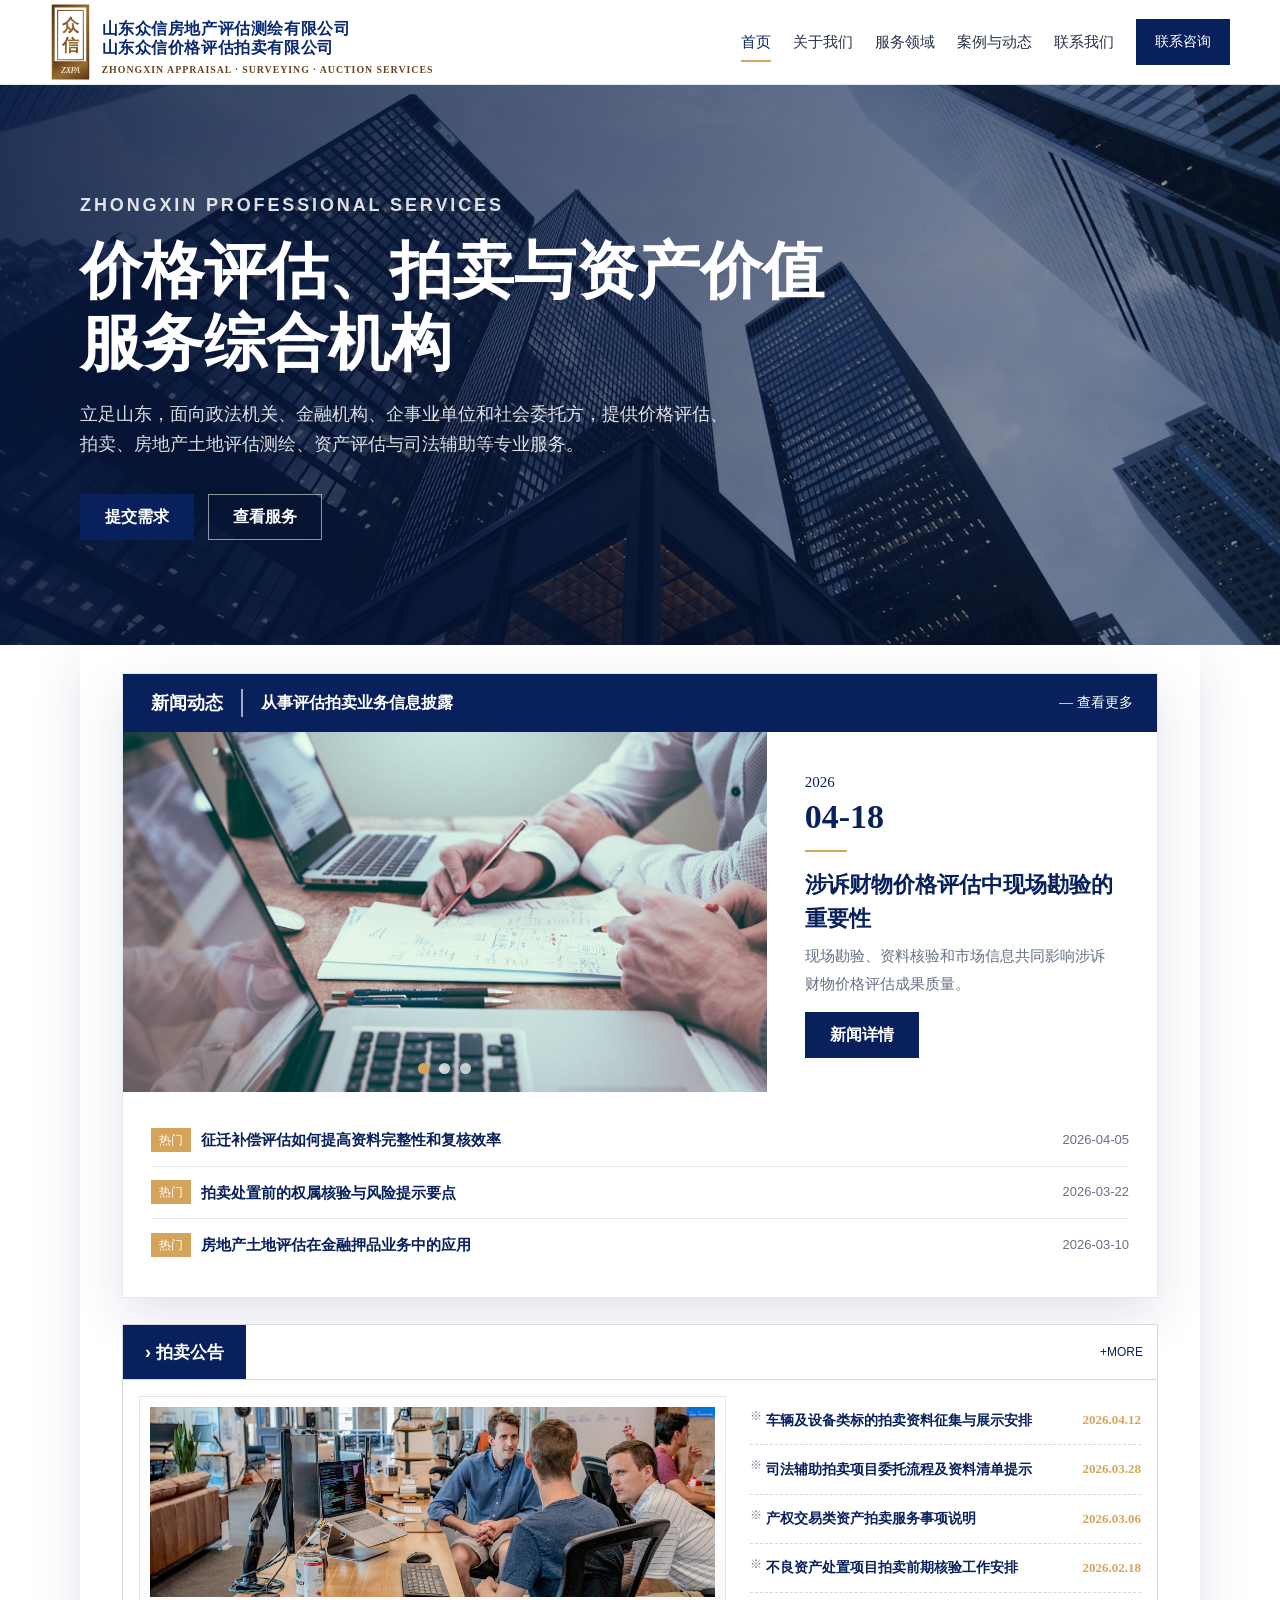
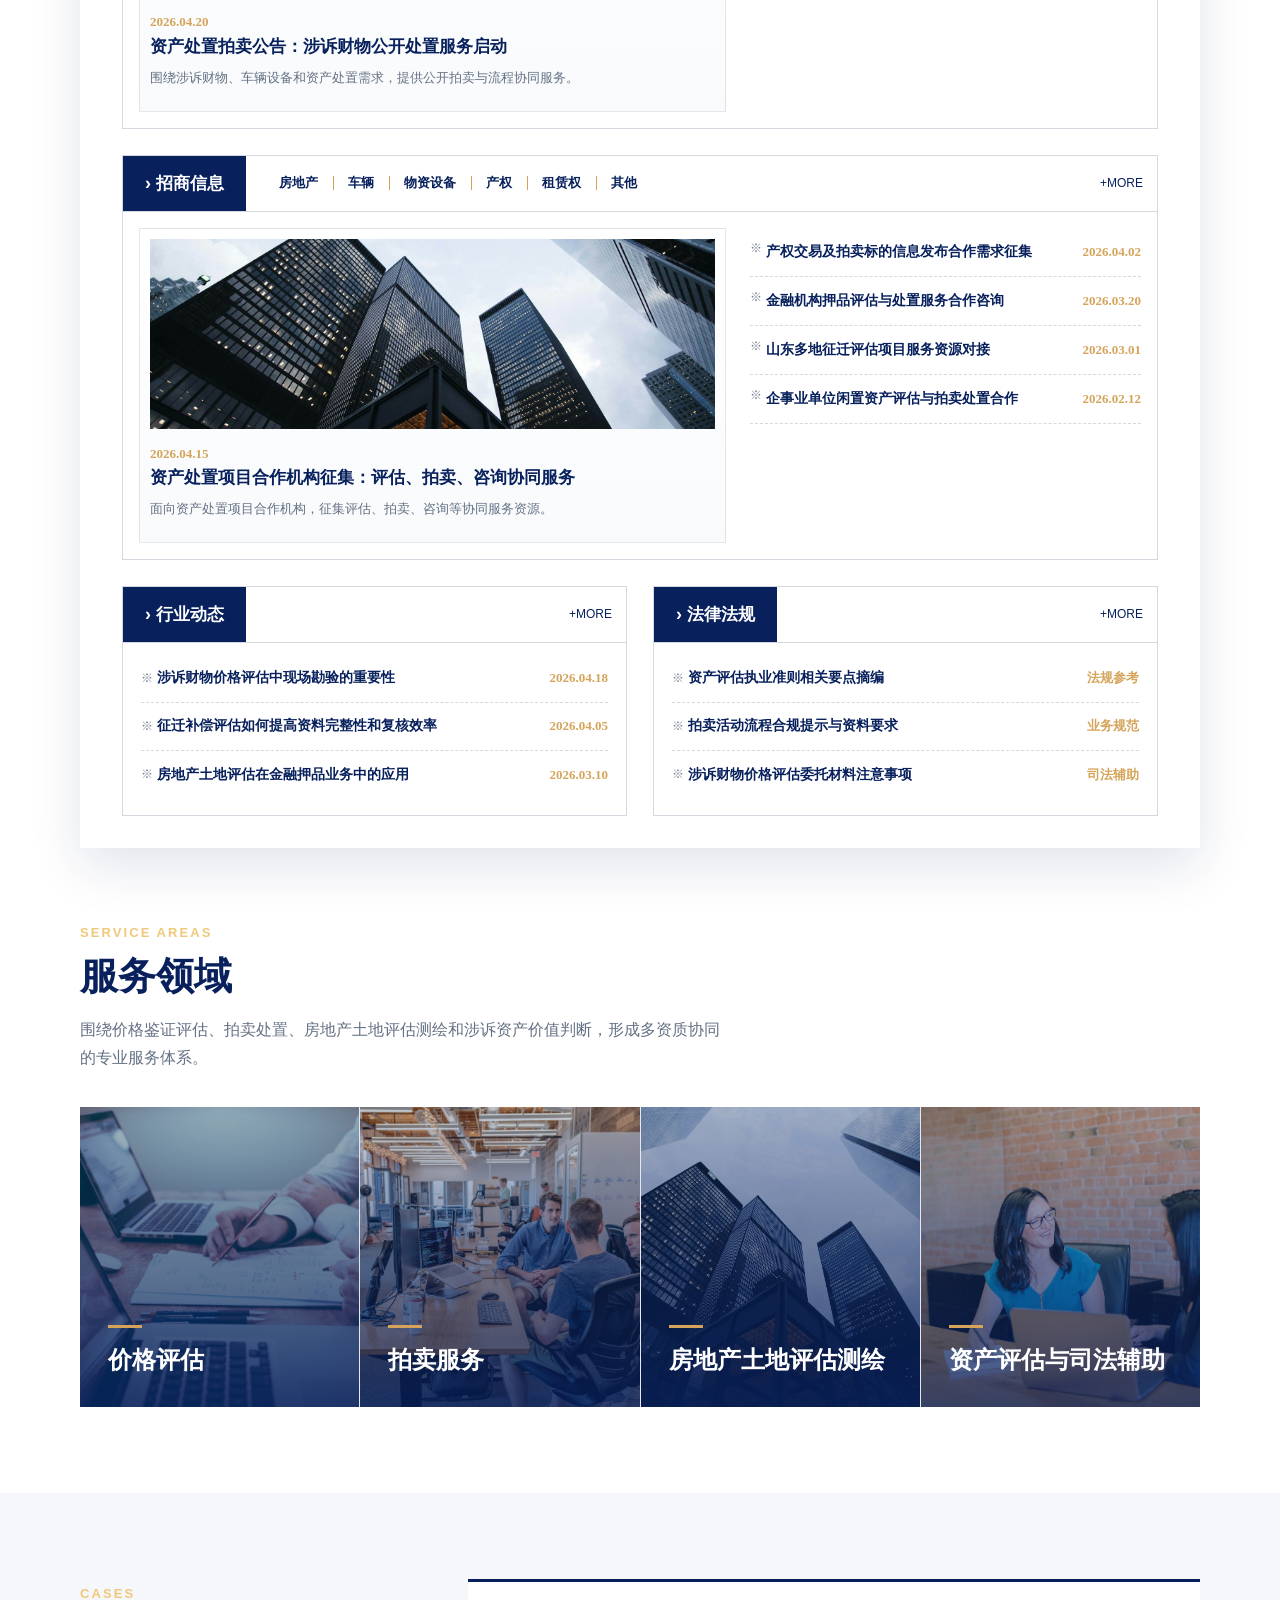
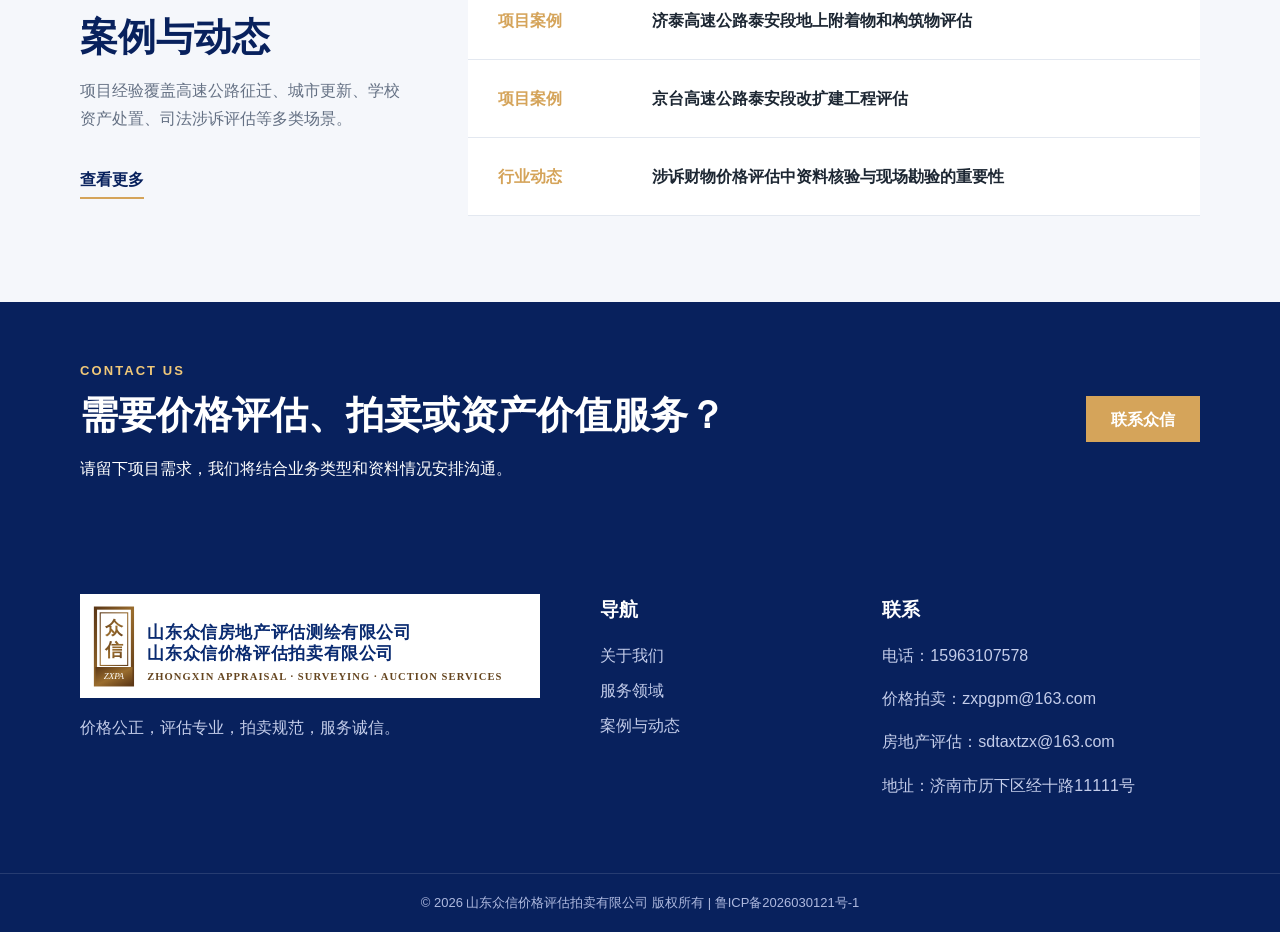
==== index.html @ 216fbbef "Enable HTTPS as canonical site URL" ====
<!DOCTYPE html>
<html lang="zh-CN">
<head>
    <meta charset="UTF-8">
    <meta name="viewport" content="width=device-width, initial-scale=1.0">
    <title>山东众信价格评估拍卖有限公司 | 众信专业服务体系</title>
    <meta name="description" content="山东众信专业服务体系提供价格评估、拍卖服务、房地产土地评估测绘、资产评估、司法辅助与涉诉财物价格评估等服务。">
    <meta name="baidu-site-verification" content="codeva-wojQLpF0qH">
    <meta property="og:type" content="website">
    <meta property="og:title" content="山东众信价格评估拍卖有限公司 | 众信专业服务体系">
    <meta property="og:description" content="众信专业服务体系提供价格评估、拍卖服务、房地产土地评估测绘、资产评估与司法辅助等服务。">
    <meta property="og:image" content="assets/logo-header.svg">
    <link rel="canonical" href="https://zhongxinpm.cn/">
    <link rel="icon" href="assets/favicon.svg" type="image/svg+xml">
    <link rel="stylesheet" href="styles.css?v=20260608-local-images">
</head>
<body>
    <header class="site-header">
        <div class="topbar">
            <a class="brand" href="index.html" aria-label="山东众信首页">
                <img class="brand-logo" src="assets/logo-header.svg" alt="山东众信房地产评估测绘有限公司 山东众信价格评估拍卖有限公司">
            </a>
            <button class="menu-toggle" type="button" aria-label="打开导航" aria-expanded="false">
                <span></span>
                <span></span>
                <span></span>
            </button>
            <nav class="main-nav" aria-label="主导航">
                <a class="active" href="index.html">首页</a>
                <a href="about.html">关于我们</a>
                <a href="services.html">服务领域</a>
                <a href="insights.html">案例与动态</a>
                <a href="contact.html">联系我们</a>
            </nav>
            <a class="header-cta" href="contact.html">联系咨询</a>
        </div>
    </header>

    <main>
        <section class="hero hero-home">
            <div class="hero-overlay"></div>
            <div class="container hero-content">
                <p class="eyebrow">Zhongxin Professional Services</p>
                <h1>价格评估、拍卖与资产价值服务综合机构</h1>
                <p>立足山东，面向政法机关、金融机构、企事业单位和社会委托方，提供价格评估、拍卖、房地产土地评估测绘、资产评估与司法辅助等专业服务。</p>
                <div class="hero-actions">
                    <a class="btn primary" href="contact.html">提交需求</a>
                    <a class="btn ghost" href="services.html">查看服务</a>
                </div>
            </div>
        </section>

        <section class="section info-center">
            <div class="container">
                <div class="news-showcase" data-news-showcase>
                    <header class="news-showcase-head">
                        <div>
                            <strong>新闻动态</strong>
                            <span>从事评估拍卖业务信息披露</span>
                        </div>
                        <a href="insights.html">查看更多</a>
                    </header>
                    <div class="news-showcase-body">
                        <div class="news-visual">
                            <a class="news-slide active" href="insights.html">
                                <img src="assets/site-images/industry.jpg" alt="涉诉财物价格评估中现场勘验的重要性">
                            </a>
                            <a class="news-slide" href="insights.html">
                                <img src="assets/site-images/case.jpg" alt="济泰高速公路泰安段地上附着物和构筑物评估">
                            </a>
                            <a class="news-slide" href="https://mp.weixin.qq.com/s/z5ixXhYEv4VPl5d4dxmNPw" target="_blank" rel="noopener">
                                <img src="assets/site-images/building-hero.jpg" alt="莱芜区大宗优质房产推介">
                            </a>
                            <div class="news-dots" aria-label="新闻轮播切换">
                                <button class="active" type="button" aria-label="查看新闻 1"></button>
                                <button type="button" aria-label="查看新闻 2"></button>
                                <button type="button" aria-label="查看新闻 3"></button>
                            </div>
                        </div>
                        <aside class="news-summary">
                            <time>2026</time>
                            <strong>04-18</strong>
                            <h3>涉诉财物价格评估中现场勘验的重要性</h3>
                            <p>现场勘验、资料核验和市场信息共同影响涉诉财物价格评估成果质量。</p>
                            <a class="btn primary" href="insights.html">新闻详情</a>
                        </aside>
                    </div>
                    <div class="news-headlines">
                        <a href="insights.html"><span>热门</span><strong>征迁补偿评估如何提高资料完整性和复核效率</strong><time>2026-04-05</time></a>
                        <a href="insights.html"><span>热门</span><strong>拍卖处置前的权属核验与风险提示要点</strong><time>2026-03-22</time></a>
                        <a href="insights.html"><span>热门</span><strong>房地产土地评估在金融押品业务中的应用</strong><time>2026-03-10</time></a>
                    </div>
                </div>

                <div class="notice-board secondary">
                    <section class="notice-column auction-panel" data-notice-feed="auction">
                        <header class="notice-column-head">
                            <h3>拍卖公告</h3>
                            <a href="insights.html?category=auction">+MORE</a>
                        </header>
                        <div class="notice-column-body auction-body">
                            <a class="notice-featured" href="insights.html">
                                <img src="assets/site-images/auction.jpg" alt="拍卖公告重点信息">
                                <div>
                                    <time>2026.04.20</time>
                                    <strong>资产处置拍卖公告：涉诉财物公开处置服务启动</strong>
                                    <p>围绕涉诉财物、车辆设备和资产处置需求，提供公开拍卖与流程协同服务。</p>
                                </div>
                            </a>
                            <div class="notice-list">
                                <a class="notice-item" href="insights.html"><strong>车辆及设备类标的拍卖资料征集与展示安排</strong><time>2026.04.12</time></a>
                                <a class="notice-item" href="insights.html"><strong>司法辅助拍卖项目委托流程及资料清单提示</strong><time>2026.03.28</time></a>
                                <a class="notice-item" href="insights.html"><strong>产权交易类资产拍卖服务事项说明</strong><time>2026.03.06</time></a>
                                <a class="notice-item" href="insights.html"><strong>不良资产处置项目拍卖前期核验工作安排</strong><time>2026.02.18</time></a>
                            </div>
                        </div>
                    </section>

                    <section class="notice-column investment-panel" data-notice-feed="investment">
                        <header class="notice-column-head">
                            <h3>招商信息</h3>
                            <nav class="investment-tabs" aria-label="招商信息分类">
                                <a href="#investment-feed" data-investment-tag="房地产">房地产</a>
                                <a href="#investment-feed" data-investment-tag="车辆">车辆</a>
                                <a href="#investment-feed" data-investment-tag="物资设备">物资设备</a>
                                <a href="#investment-feed" data-investment-tag="产权">产权</a>
                                <a href="#investment-feed" data-investment-tag="租赁权">租赁权</a>
                                <a href="#investment-feed" data-investment-tag="其他">其他</a>
                            </nav>
                            <a href="insights.html?category=investment">+MORE</a>
                        </header>
                        <div id="investment-feed" class="notice-column-body investment-body">
                            <a class="notice-featured" href="contact.html">
                                <img src="assets/site-images/building-hero.jpg" alt="招商信息重点项目">
                                <div>
                                    <time>2026.04.15</time>
                                    <strong>资产处置项目合作机构征集：评估、拍卖、咨询协同服务</strong>
                                    <p>面向资产处置项目合作机构，征集评估、拍卖、咨询等协同服务资源。</p>
                                </div>
                            </a>
                            <div class="notice-list">
                                <a class="notice-item" href="contact.html"><strong>产权交易及拍卖标的信息发布合作需求征集</strong><time>2026.04.02</time></a>
                                <a class="notice-item" href="contact.html"><strong>金融机构押品评估与处置服务合作咨询</strong><time>2026.03.20</time></a>
                                <a class="notice-item" href="contact.html"><strong>山东多地征迁评估项目服务资源对接</strong><time>2026.03.01</time></a>
                                <a class="notice-item" href="contact.html"><strong>企事业单位闲置资产评估与拍卖处置合作</strong><time>2026.02.12</time></a>
                            </div>
                        </div>
                    </section>

                    <div class="info-pair">
                        <section class="notice-column compact-feed" data-list-feed="industry">
                            <header class="notice-column-head">
                                <h3>行业动态</h3>
                                <a href="insights.html?category=industry">+MORE</a>
                            </header>
                            <div class="compact-list">
                                <a class="compact-item" href="insights.html"><strong>涉诉财物价格评估中现场勘验的重要性</strong><time>2026.04.18</time></a>
                                <a class="compact-item" href="insights.html"><strong>征迁补偿评估如何提高资料完整性和复核效率</strong><time>2026.04.05</time></a>
                                <a class="compact-item" href="insights.html"><strong>房地产土地评估在金融押品业务中的应用</strong><time>2026.03.10</time></a>
                            </div>
                        </section>
                        <section class="notice-column compact-feed" data-list-feed="law">
                            <header class="notice-column-head">
                                <h3>法律法规</h3>
                                <a href="insights.html?category=law">+MORE</a>
                            </header>
                            <div class="compact-list">
                                <a class="compact-item" href="insights.html"><strong>资产评估执业准则相关要点摘编</strong><time>法规参考</time></a>
                                <a class="compact-item" href="insights.html"><strong>拍卖活动流程合规提示与资料要求</strong><time>业务规范</time></a>
                                <a class="compact-item" href="insights.html"><strong>涉诉财物价格评估委托材料注意事项</strong><time>司法辅助</time></a>
                            </div>
                        </section>
                    </div>
                </div>
            </div>
        </section>

        <section class="section service-preview">
            <div class="container">
                <div class="section-head">
                    <span>Service Areas</span>
                    <h2>服务领域</h2>
                    <p>围绕价格鉴证评估、拍卖处置、房地产土地评估测绘和涉诉资产价值判断，形成多资质协同的专业服务体系。</p>
                </div>
                <div class="image-card-grid">
                    <a class="image-card" href="services.html#price">
                        <img src="assets/site-images/industry.jpg" alt="价格评估资料审核场景">
                        <span>价格评估</span>
                    </a>
                    <a class="image-card light" href="services.html#auction">
                        <img src="assets/site-images/auction.jpg" alt="拍卖服务与资产处置沟通">
                        <span>拍卖服务</span>
                    </a>
                    <a class="image-card" href="services.html#realestate">
                        <img src="assets/site-images/building-hero.jpg" alt="房地产土地评估测绘服务">
                        <span>房地产土地评估测绘</span>
                    </a>
                    <a class="image-card light" href="services.html#judicial">
                        <img src="assets/site-images/judicial.jpg" alt="司法辅助与资产评估讨论">
                        <span>资产评估与司法辅助</span>
                    </a>
                </div>
            </div>
        </section>

        <section class="section muted">
            <div class="container news-layout">
                <div class="section-head side">
                    <span>Cases</span>
                    <h2>案例与动态</h2>
                    <p>项目经验覆盖高速公路征迁、城市更新、学校资产处置、司法涉诉评估等多类场景。</p>
                    <a class="text-link" href="insights.html">查看更多</a>
                </div>
                <div class="news-list">
                    <a href="insights.html">
                        <time>项目案例</time>
                        <strong>济泰高速公路泰安段地上附着物和构筑物评估</strong>
                    </a>
                    <a href="insights.html">
                        <time>项目案例</time>
                        <strong>京台高速公路泰安段改扩建工程评估</strong>
                    </a>
                    <a href="insights.html">
                        <time>行业动态</time>
                        <strong>涉诉财物价格评估中资料核验与现场勘验的重要性</strong>
                    </a>
                </div>
            </div>
        </section>

        <section class="consult-band">
            <div class="container consult-inner">
                <div>
                    <span>Contact Us</span>
                    <h2>需要价格评估、拍卖或资产价值服务？</h2>
                    <p>请留下项目需求，我们将结合业务类型和资料情况安排沟通。</p>
                </div>
                <a class="btn primary gold" href="contact.html">联系众信</a>
            </div>
        </section>
    </main>

    <footer class="site-footer">
        <div class="container footer-grid">
            <div>
                <a class="brand footer-brand" href="index.html"><img class="brand-logo" src="assets/logo-header.svg" alt="山东众信房地产评估测绘有限公司 山东众信价格评估拍卖有限公司"></a>
                <p>价格公正，评估专业，拍卖规范，服务诚信。</p>
            </div>
            <div>
                <h3>导航</h3>
                <a href="about.html">关于我们</a>
                <a href="services.html">服务领域</a>
                <a href="insights.html">案例与动态</a>
            </div>
            <div>
                <h3>联系</h3>
                <p>电话：15963107578</p>
                <p>价格拍卖：zxpgpm@163.com</p>
                <p>房地产评估：sdtaxtzx@163.com</p>
                <p>地址：济南市历下区经十路11111号</p>
            </div>
        </div>
        <div class="footer-bottom">© 2026 山东众信价格评估拍卖有限公司 版权所有 | 鲁ICP备2026030121号-1</div>
    </footer>

    <script src="script.js?v=20260608-local-images"></script>
</body>
</html>
---- styles.css ----
:root {
    --navy: #08215d;
    --navy-2: #0b2d78;
    --gold: #d5a45a;
    --gold-2: #f0c879;
    --ink: #1d2733;
    --muted: #657184;
    --line: #e3e8f0;
    --paper: #ffffff;
    --soft: #f5f7fb;
    --shadow: 0 18px 48px rgba(8, 33, 93, 0.12);
}

* {
    box-sizing: border-box;
}

html {
    scroll-behavior: smooth;
}

body {
    margin: 0;
    color: var(--ink);
    font-family: Arial, "PingFang SC", "Microsoft YaHei", sans-serif;
    background: var(--paper);
    line-height: 1.7;
}

img {
    max-width: 100%;
    display: block;
}

a {
    color: inherit;
    text-decoration: none;
}

.container {
    width: min(1120px, calc(100% - 40px));
    margin: 0 auto;
}

.site-header {
    position: sticky;
    top: 0;
    z-index: 20;
    background: rgba(255, 255, 255, 0.96);
    border-bottom: 1px solid var(--line);
    backdrop-filter: blur(14px);
}

.topbar {
    width: min(1180px, calc(100% - 40px));
    height: 84px;
    margin: 0 auto;
    display: flex;
    align-items: center;
    gap: 22px;
}

.brand {
    display: inline-flex;
    align-items: center;
    min-width: 460px;
    max-width: 560px;
}

.brand-logo {
    width: 100%;
    height: 76px;
    object-fit: contain;
    object-position: left center;
}

.main-nav {
    display: flex;
    align-items: center;
    gap: 22px;
    margin-left: auto;
    font-size: 15px;
}

.main-nav a {
    position: relative;
    color: #25334a;
    padding: 27px 0;
}

.main-nav a::after {
    content: "";
    position: absolute;
    left: 0;
    right: 0;
    bottom: 20px;
    height: 2px;
    background: var(--gold);
    transform: scaleX(0);
    transform-origin: left;
    transition: transform 0.2s ease;
}

.main-nav a:hover,
.main-nav a.active {
    color: var(--navy);
}

.main-nav a:hover::after,
.main-nav a.active::after {
    transform: scaleX(1);
}

.header-cta {
    color: #fff;
    background: var(--navy);
    padding: 10px 18px;
    font-size: 14px;
    border: 1px solid var(--navy);
    transition: 0.2s ease;
}

.header-cta:hover {
    background: var(--gold);
    border-color: var(--gold);
}

.menu-toggle {
    display: none;
    width: 42px;
    height: 42px;
    margin-left: auto;
    background: transparent;
    border: 1px solid var(--line);
    cursor: pointer;
}

.menu-toggle span {
    display: block;
    width: 20px;
    height: 2px;
    margin: 5px auto;
    background: var(--navy);
}

.hero,
.page-hero {
    position: relative;
    color: #fff;
    overflow: hidden;
    background-position: center;
    background-size: cover;
}

.hero-home {
    min-height: 560px;
    display: flex;
    align-items: center;
    background-image: url("assets/site-images/building-hero.jpg");
}

.hero-overlay,
.page-hero::before {
    position: absolute;
    inset: 0;
    content: "";
    background: linear-gradient(90deg, rgba(5, 22, 61, 0.86), rgba(5, 22, 61, 0.42));
}

.hero-content,
.page-hero .container {
    position: relative;
    z-index: 1;
}

.eyebrow,
.section-kicker,
.section-head span,
.consult-inner span,
.page-hero span {
    color: var(--gold-2);
    font-size: 13px;
    font-weight: 700;
    letter-spacing: 0.16em;
    text-transform: uppercase;
}

.hero h1 {
    max-width: 760px;
    margin: 14px 0 20px;
    font-size: clamp(38px, 5vw, 62px);
    line-height: 1.16;
    letter-spacing: 0;
}

.hero p {
    max-width: 650px;
    margin: 0;
    color: rgba(255, 255, 255, 0.86);
    font-size: 18px;
}

.hero-actions {
    display: flex;
    gap: 14px;
    margin-top: 34px;
    flex-wrap: wrap;
}

.btn {
    display: inline-flex;
    align-items: center;
    justify-content: center;
    min-height: 46px;
    padding: 0 24px;
    border: 1px solid transparent;
    font-weight: 700;
    cursor: pointer;
    transition: 0.2s ease;
}

.btn.primary {
    color: #fff;
    background: var(--navy);
    border-color: var(--navy);
}

.btn.primary:hover {
    background: #123986;
}

.btn.ghost {
    color: #fff;
    border-color: rgba(255, 255, 255, 0.55);
}

.btn.ghost:hover {
    color: var(--navy);
    background: #fff;
}

.btn.gold {
    background: var(--gold);
    border-color: var(--gold);
}

.section {
    padding: 86px 0;
}

.muted {
    background: var(--soft);
}

.section-head {
    max-width: 650px;
    margin-bottom: 36px;
}

.section-head.compact {
    margin-bottom: 28px;
}

.section-head.side {
    margin-bottom: 0;
}

.section-head h2,
.split h2,
.consult-inner h2 {
    margin: 8px 0 12px;
    color: var(--navy);
    font-size: clamp(28px, 3vw, 38px);
    line-height: 1.25;
}

.section-head p,
.lead,
.rich-text p {
    color: var(--muted);
    font-size: 16px;
}

.credential-note {
    max-width: 760px;
    margin-top: 12px;
    padding: 12px 14px;
    color: #6b4a1f !important;
    background: #fff7e8;
    border-left: 3px solid var(--gold);
    font-size: 14px !important;
}

.image-card-grid {
    display: grid;
    grid-template-columns: repeat(4, 1fr);
    gap: 1px;
    background: var(--line);
}

.image-card {
    position: relative;
    height: 300px;
    overflow: hidden;
    color: #fff;
    background: var(--navy);
}

.image-card img {
    width: 100%;
    height: 100%;
    object-fit: cover;
    opacity: 0.78;
    transition: transform 0.45s ease, opacity 0.45s ease;
}

.image-card::after {
    position: absolute;
    inset: 0;
    content: "";
    background: linear-gradient(180deg, rgba(8, 33, 93, 0.1), rgba(8, 33, 93, 0.82));
}

.image-card.light::after {
    background: linear-gradient(180deg, rgba(255, 255, 255, 0.04), rgba(8, 33, 93, 0.74));
}

.image-card span {
    position: absolute;
    left: 28px;
    bottom: 26px;
    z-index: 1;
    font-size: 24px;
    font-weight: 700;
}

.image-card span::before {
    content: "";
    display: block;
    width: 34px;
    height: 3px;
    margin-bottom: 12px;
    background: var(--gold);
}

.image-card:hover img {
    transform: scale(1.07);
    opacity: 0.94;
}

.info-center {
    position: relative;
    margin-top: -86px;
    z-index: 2;
    padding-bottom: 30px;
}

.info-center .container {
    background: #fff;
    padding: 28px 42px 32px;
    box-shadow: var(--shadow);
}

.info-grid {
    display: grid;
    grid-template-columns: minmax(0, 1.05fr) minmax(380px, 0.95fr);
    gap: 28px;
    align-items: stretch;
}

.project-carousel {
    position: relative;
    min-height: 430px;
    overflow: hidden;
    background: var(--navy);
}

.project-slide {
    position: absolute;
    inset: 0;
    opacity: 0;
    pointer-events: none;
    transition: opacity 0.45s ease;
}

.project-slide.active {
    opacity: 1;
    pointer-events: auto;
}

.project-slide img {
    width: 100%;
    height: 100%;
    object-fit: cover;
    opacity: 0.82;
}

.project-slide::after {
    content: "";
    position: absolute;
    inset: 0;
    background: linear-gradient(180deg, rgba(8, 33, 93, 0.12), rgba(8, 33, 93, 0.88));
}

.project-caption {
    position: absolute;
    left: 34px;
    right: 34px;
    bottom: 42px;
    z-index: 1;
    color: #fff;
}

.project-caption span {
    display: inline-block;
    margin-bottom: 12px;
    padding: 5px 12px;
    color: var(--navy);
    background: var(--gold-2);
    font-size: 13px;
    font-weight: 700;
}

.project-caption h3 {
    margin: 0 0 12px;
    font-size: clamp(24px, 3vw, 34px);
    line-height: 1.28;
}

.project-caption p {
    max-width: 620px;
    margin: 0;
    color: rgba(255, 255, 255, 0.86);
    font-size: 15px;
}

.carousel-dots {
    position: absolute;
    left: 34px;
    bottom: 18px;
    z-index: 2;
    display: flex;
    gap: 8px;
}

.carousel-dots button {
    width: 28px;
    height: 4px;
    padding: 0;
    border: 0;
    background: rgba(255, 255, 255, 0.45);
    cursor: pointer;
}

.carousel-dots button.active {
    background: var(--gold-2);
}

.info-panel {
    display: flex;
    flex-direction: column;
    min-height: 430px;
    border-top: 3px solid var(--navy);
    background: #fff;
    box-shadow: inset 0 0 0 1px var(--line);
}

.info-tabs {
    display: grid;
    grid-template-columns: repeat(3, 1fr);
    border-bottom: 1px solid var(--line);
}

.info-tabs button {
    min-height: 54px;
    color: var(--navy);
    background: #fff;
    border: 0;
    border-right: 1px solid var(--line);
    font: inherit;
    font-weight: 700;
    cursor: pointer;
}

.info-tabs button:last-child {
    border-right: 0;
}

.info-tabs button.active {
    color: #fff;
    background: var(--navy);
}

.notice-board {
    display: grid;
    grid-template-columns: repeat(2, minmax(0, 1fr));
    gap: 26px;
    margin-top: 26px;
}

.notice-column {
    border: 1px solid #d5d9df;
    background: #fff;
}

.notice-column-head {
    display: flex;
    align-items: stretch;
    justify-content: space-between;
    min-height: 48px;
    border-bottom: 1px solid #d5d9df;
}

.notice-column-head h3 {
    margin: 0;
    padding: 12px 22px;
    color: #fff;
    background: var(--navy);
    font-size: 17px;
}

.notice-column-head h3::before {
    content: "› ";
    font-size: 18px;
}

.notice-column-head a {
    align-self: center;
    padding: 0 14px;
    color: var(--navy);
    font-size: 12px;
}

.investment-tabs {
    display: flex;
    flex-wrap: wrap;
    align-items: center;
    gap: 0;
    margin-right: auto;
    padding-left: 18px;
}

.investment-tabs a {
    position: relative;
    padding: 0 15px;
    color: var(--navy);
    font-size: 13px;
    font-weight: 700;
}

.investment-tabs a + a::before {
    content: "";
    position: absolute;
    left: 0;
    top: 50%;
    width: 1px;
    height: 14px;
    background: var(--gold);
    transform: translateY(-50%);
}

.investment-tabs a:hover,
.investment-tabs a.active {
    color: var(--gold);
}

.investment-tabs a.active::after {
    content: "";
    position: absolute;
    left: 15px;
    right: 15px;
    bottom: -16px;
    height: 2px;
    background: var(--gold);
}

.notice-column-body {
    display: grid;
    grid-template-columns: minmax(220px, 0.86fr) 1fr;
    gap: 20px;
    padding: 16px;
}

.news-showcase {
    overflow: hidden;
    background: #fff;
    border: 1px solid var(--line);
    box-shadow: var(--shadow);
}

.news-showcase-head {
    display: flex;
    align-items: center;
    justify-content: space-between;
    gap: 20px;
    min-height: 58px;
    padding: 0 24px 0 28px;
    color: #fff;
    background: var(--navy);
}

.news-showcase-head div {
    display: flex;
    align-items: center;
    gap: 18px;
}

.news-showcase-head strong {
    font-size: 18px;
}

.news-showcase-head span {
    padding-left: 18px;
    border-left: 2px solid rgba(255, 255, 255, 0.62);
    font-weight: 700;
}

.news-showcase-head a {
    color: #fff;
    font-size: 14px;
}

.news-showcase-head a::before {
    content: "— ";
    color: var(--gold-2);
}

.news-showcase-body {
    display: grid;
    grid-template-columns: minmax(0, 1.65fr) minmax(360px, 1fr);
    height: 360px;
    background: #f1f4f8;
}

.news-visual {
    position: relative;
    height: 360px;
    background: #e8edf5;
}

.news-slide {
    position: absolute;
    inset: 0;
    opacity: 0;
    transition: opacity 0.45s ease;
}

.news-slide.active {
    opacity: 1;
}

.news-slide img {
    width: 100%;
    height: 100%;
    object-fit: cover;
}

.news-dots {
    position: absolute;
    left: 0;
    right: 0;
    bottom: 18px;
    display: flex;
    justify-content: center;
    gap: 10px;
    z-index: 2;
}

.news-dots button {
    width: 11px;
    height: 11px;
    padding: 0;
    border: 0;
    border-radius: 999px;
    background: rgba(255, 255, 255, 0.72);
    cursor: pointer;
}

.news-dots button.active {
    background: var(--gold);
}

.news-summary {
    display: flex;
    flex-direction: column;
    justify-content: flex-start;
    min-width: 0;
    overflow: hidden;
    padding: 38px 38px 34px;
    background: #fff;
}

.news-summary time {
    color: var(--navy);
    font-family: Georgia, "Times New Roman", serif;
    font-size: 15px;
}

.news-summary > strong {
    margin: 4px 0 16px;
    color: var(--navy);
    font-family: Georgia, "Times New Roman", serif;
    font-size: 34px;
    line-height: 1;
}

.news-summary > strong::after {
    content: "";
    display: block;
    width: 42px;
    height: 2px;
    margin-top: 16px;
    background: var(--gold);
}

.news-summary h3 {
    margin: 0 0 12px;
    color: var(--navy);
    font-size: 22px;
    line-height: 1.58;
    display: -webkit-box;
    overflow: hidden;
    -webkit-line-clamp: 2;
    -webkit-box-orient: vertical;
}

.news-summary p {
    margin: 0 0 20px;
    color: var(--muted);
    font-size: 15px;
    line-height: 1.85;
    display: -webkit-box;
    overflow: hidden;
    -webkit-line-clamp: 2;
    -webkit-box-orient: vertical;
}

.news-summary .btn {
    align-self: flex-start;
    margin-top: auto;
}

.news-headlines {
    padding: 22px 28px 26px;
    background: #fff;
}

.news-headlines a {
    display: grid;
    grid-template-columns: auto 1fr auto;
    gap: 10px;
    align-items: center;
    padding: 13px 0;
    border-bottom: 1px solid var(--line);
}

.news-headlines a:last-child {
    border-bottom: 0;
}

.news-headlines span {
    padding: 2px 8px;
    color: #fff;
    background: var(--gold);
    font-size: 12px;
}

.news-headlines strong {
    min-width: 0;
    color: var(--navy);
    font-size: 15px;
    overflow: hidden;
    text-overflow: ellipsis;
    white-space: nowrap;
}

.news-headlines time {
    color: var(--muted);
    font-size: 13px;
    white-space: nowrap;
}

.notice-featured {
    position: relative;
    display: block;
    min-width: 0;
    align-self: start;
    padding: 10px;
    border: 1px solid rgba(8, 33, 93, 0.1);
    background: linear-gradient(180deg, #fff, #f8fafc);
}

.notice-featured img {
    width: 100%;
    height: 190px;
    object-fit: cover;
    background: #f2f2f2;
}

.notice-featured div {
    min-width: 0;
    padding-top: 10px;
}

.notice-featured p {
    margin: 8px 0 12px;
    color: var(--muted);
    font-size: 13px;
    line-height: 1.65;
    display: -webkit-box;
    overflow: hidden;
    -webkit-line-clamp: 2;
    -webkit-box-orient: vertical;
}

.notice-list {
    display: grid;
    align-content: start;
    gap: 0;
}

.notice-item {
    position: relative;
    display: grid;
    grid-template-columns: 1fr auto;
    gap: 12px;
    align-items: center;
    min-height: 40px;
    padding: 13px 0 13px 16px;
    border-bottom: 1px dashed #d8d8d8;
}

.notice-item.featured strong {
    font-size: 15px;
    font-weight: 800;
}

.notice-item::before {
    content: "※";
    position: absolute;
    top: 10px;
    left: 0;
    width: auto;
    height: auto;
    color: #758095;
    background: none;
    font-size: 12px;
    opacity: 1;
}

.notice-column time {
    color: var(--gold);
    font-family: Georgia, "Times New Roman", serif;
    font-size: 13px;
    font-weight: 700;
    white-space: nowrap;
}

.notice-column strong {
    color: var(--navy);
    font-size: 14px;
    line-height: 1.5;
}

.notice-featured strong {
    display: block;
    color: var(--navy);
    font-size: 17px;
    line-height: 1.45;
}

.service-preview {
    padding-top: 40px;
}

.notice-column a:hover strong {
    color: var(--gold);
}

.auction-panel,
.investment-panel {
    grid-column: 1 / -1;
}

.auction-panel .notice-column-head,
.investment-panel .notice-column-head {
    align-items: center;
}

.auction-body,
.investment-body {
    grid-template-columns: minmax(0, 1.2fr) minmax(320px, 0.8fr);
    gap: 24px;
}

.auction-body .notice-featured img,
.investment-body .notice-featured img {
    height: 190px;
}

.investment-empty {
    grid-column: 1 / -1;
    min-height: 220px;
    display: grid;
    place-items: center;
    color: var(--muted);
    background: #f7f9fd;
    border: 1px dashed var(--line);
}

.info-pair {
    grid-column: 1 / -1;
    display: grid;
    grid-template-columns: repeat(2, minmax(0, 1fr));
    gap: 26px;
}

.compact-feed {
    min-width: 0;
}

.compact-list {
    display: grid;
    gap: 0;
    padding: 12px 18px 16px;
}

.compact-item {
    display: grid;
    grid-template-columns: 1fr auto;
    gap: 14px;
    align-items: center;
    min-height: 48px;
    padding: 12px 0 12px 16px;
    border-bottom: 1px dashed #d8d8d8;
    position: relative;
}

.compact-item:last-child {
    border-bottom: 0;
}

.compact-item::before {
    content: "※";
    position: absolute;
    left: 0;
    top: 13px;
    color: #758095;
    font-size: 12px;
}

.compact-item strong {
    min-width: 0;
    color: var(--navy);
    font-size: 14px;
    line-height: 1.55;
    overflow: hidden;
    text-overflow: ellipsis;
    white-space: nowrap;
}

.compact-item time {
    color: var(--gold);
    font-family: Georgia, "Times New Roman", serif;
    font-size: 13px;
    font-weight: 700;
    white-space: nowrap;
}

.compact-item:hover strong {
    color: var(--gold);
}

.split {
    display: grid;
    grid-template-columns: 0.85fr 1.15fr;
    gap: 70px;
    align-items: start;
}

.strength-grid,
.feature-grid,
.process {
    display: grid;
    grid-template-columns: repeat(4, 1fr);
    gap: 18px;
}

.strength-grid article,
.feature,
.process article,
.article-list article,
.contact-card,
.contact-form {
    background: #fff;
    border: 1px solid var(--line);
    box-shadow: var(--shadow);
}

.strength-grid article {
    padding: 28px;
}

.strength-grid strong {
    display: block;
    color: var(--navy);
    font-size: 34px;
    line-height: 1;
}

.strength-grid span {
    color: var(--muted);
}

.feature-grid {
    grid-template-columns: repeat(3, 1fr);
}

.feature-grid.four {
    grid-template-columns: repeat(4, 1fr);
}

.feature {
    padding: 32px;
}

.feature h3,
.service-item h2,
.article-list h2,
.contact-card h2 {
    margin: 0 0 12px;
    color: var(--navy);
}

.article-list h2 a {
    color: inherit;
}

.article-list h2 a:hover {
    color: var(--gold);
}

.feature p,
.service-item p,
.article-list p,
.contact-card p {
    margin: 0;
    color: var(--muted);
}

.news-layout {
    display: grid;
    grid-template-columns: 330px 1fr;
    gap: 58px;
}

.news-list {
    background: #fff;
    border-top: 3px solid var(--navy);
}

.news-list a {
    display: grid;
    grid-template-columns: 130px 1fr;
    gap: 24px;
    padding: 25px 30px;
    border-bottom: 1px solid var(--line);
    transition: 0.2s ease;
}

.news-list a:hover {
    background: #fff7e8;
}

.news-list time,
.article-list time {
    color: var(--gold);
    font-weight: 700;
}

.text-link {
    display: inline-block;
    margin-top: 18px;
    color: var(--navy);
    font-weight: 700;
}

.text-link::after {
    content: "";
    display: block;
    width: 100%;
    height: 2px;
    margin-top: 4px;
    background: var(--gold);
}

.consult-band {
    color: #fff;
    background: var(--navy);
    padding: 54px 0;
}

.consult-inner {
    display: flex;
    align-items: center;
    justify-content: space-between;
    gap: 30px;
}

.consult-inner h2,
.consult-inner p {
    color: #fff;
    margin-bottom: 0;
}

.page-hero {
    min-height: 320px;
    display: flex;
    align-items: center;
}

.about-hero {
    background-image: url("assets/site-images/office-hero.jpg");
}

.services-hero {
    background-image: url("assets/site-images/team-hero.jpg");
}

.insights-hero {
    background-image: url("assets/site-images/meeting-hero.jpg");
}

.contact-hero {
    background-image: url("assets/site-images/workspace-hero.jpg");
}

.page-hero h1 {
    margin: 8px 0 10px;
    font-size: clamp(34px, 4vw, 50px);
    line-height: 1.2;
}

.page-hero p {
    max-width: 660px;
    color: rgba(255, 255, 255, 0.86);
    font-size: 17px;
}

.rich-text {
    border-left: 3px solid var(--gold);
    padding-left: 28px;
}

.profile-highlights {
    display: grid;
    grid-template-columns: repeat(3, 1fr);
    gap: 14px;
    margin-top: 28px;
}

.profile-highlights div {
    padding: 20px;
    background: #f7f9fd;
    border: 1px solid var(--line);
}

.profile-highlights strong {
    display: block;
    color: var(--navy);
    font-family: Georgia, "Times New Roman", serif;
    font-size: 30px;
    line-height: 1;
    margin-bottom: 8px;
}

.profile-highlights span {
    color: var(--muted);
    font-size: 13px;
}

.credential-gallery {
    display: grid;
    grid-template-columns: repeat(2, minmax(0, 1fr));
    gap: 22px;
    max-width: 880px;
    margin: 0 auto;
}

.credential-card {
    background: #fff;
    border: 1px solid var(--line);
    box-shadow: var(--shadow);
    overflow: hidden;
}

.credential-visual {
    position: relative;
    aspect-ratio: 4 / 3;
    min-height: 210px;
    padding: 18px;
    display: grid;
    place-items: center;
    background:
        linear-gradient(135deg, rgba(8, 33, 93, 0.08), rgba(213, 164, 90, 0.12)),
        #f8fafc;
}

.credential-visual.photo img {
    width: 100%;
    height: 100%;
    object-fit: contain;
    filter: drop-shadow(0 14px 22px rgba(8, 33, 93, 0.16));
}

.credential-visual span {
    position: absolute;
    left: 18px;
    bottom: 18px;
    min-width: 92px;
    padding: 8px 12px;
    color: var(--gold-2);
    background: rgba(8, 33, 93, 0.9);
    font-weight: 700;
    font-size: 13px;
    letter-spacing: 0.04em;
    text-align: center;
}

.credential-card h3 {
    margin: 24px 24px 10px;
    color: var(--navy);
    font-size: 20px;
}

.credential-card p {
    margin: 0;
    padding: 0 24px 28px;
    color: var(--muted);
    font-size: 14px;
}

.network-section {
    color: #fff;
    background: var(--navy);
}

.network-map {
    display: grid;
    grid-template-columns: 0.75fr 1.25fr;
    gap: 56px;
    align-items: center;
}

.network-copy h2 {
    margin: 8px 0 14px;
    color: #fff;
    font-size: clamp(28px, 3vw, 38px);
    line-height: 1.25;
}

.network-copy p {
    margin: 0;
    color: #c4cdea;
}

.network-nodes {
    position: relative;
    display: grid;
    grid-template-columns: repeat(4, 1fr);
    gap: 16px;
}

.network-nodes::before {
    content: "";
    position: absolute;
    inset: 18px;
    border: 1px solid rgba(213, 164, 90, 0.28);
    pointer-events: none;
}

.network-node {
    position: relative;
    z-index: 1;
    min-height: 118px;
    padding: 22px 18px;
    background: rgba(255, 255, 255, 0.08);
    border: 1px solid rgba(255, 255, 255, 0.16);
}

.network-node.primary {
    background: var(--gold);
}

.network-node strong {
    display: block;
    margin-bottom: 8px;
    color: #fff;
    font-size: 24px;
}

.network-node span {
    color: rgba(255, 255, 255, 0.82);
    font-size: 13px;
    line-height: 1.55;
}

.timeline article,
.service-item {
    display: grid;
    grid-template-columns: 130px 1fr;
    gap: 34px;
    padding: 30px 0;
    border-bottom: 1px solid var(--line);
}

.timeline time,
.service-item > span {
    color: var(--gold);
    font-weight: 700;
    letter-spacing: 0.08em;
}

.service-list {
    border-top: 3px solid var(--navy);
}

.process {
    grid-template-columns: repeat(4, 1fr);
}

.process article {
    padding: 28px;
}

.process strong {
    color: var(--navy);
}

.process-flow {
    align-items: stretch;
}

.process-flow .section-head {
    grid-column: 1 / -1;
    max-width: 720px;
    margin-bottom: 10px;
}

.process-flow article {
    position: relative;
    min-height: 220px;
    padding: 34px 28px 30px;
    border-top: 4px solid var(--gold);
    box-shadow: 0 14px 36px rgba(8, 33, 93, 0.1);
}

.process-flow article::after {
    content: "";
    position: absolute;
    top: 54px;
    right: -18px;
    width: 36px;
    height: 2px;
    background: var(--gold);
    z-index: 1;
}

.process-flow article:last-child::after {
    display: none;
}

.process-flow article > span {
    display: inline-flex;
    align-items: center;
    justify-content: center;
    width: 44px;
    height: 44px;
    margin-bottom: 22px;
    color: #fff;
    background: var(--navy);
    font-family: Georgia, "Times New Roman", serif;
    font-size: 16px;
    font-weight: 700;
}

.process-flow strong {
    display: block;
    margin-bottom: 12px;
    font-size: 20px;
}

.process-flow p {
    margin: 0;
    color: var(--muted);
    font-size: 14px;
    line-height: 1.75;
}

.insights-section {
    background: linear-gradient(180deg, #fff, #f7f9fd);
}

.insights-layout {
    display: grid;
    grid-template-columns: 260px minmax(0, 1fr);
    gap: 28px;
    align-items: start;
}

.insights-side {
    position: sticky;
    top: 110px;
    padding: 0 0 14px;
    background: #fff;
    border: 1px solid var(--line);
    box-shadow: var(--shadow);
}

.insights-side h2 {
    margin: 0 0 8px;
    padding: 16px 20px;
    color: #fff;
    background: var(--navy);
    font-size: 18px;
}

.insights-side a {
    display: block;
    margin: 0 14px;
    padding: 12px 6px;
    color: #26344c;
    border-bottom: 1px dashed #d8dfe9;
    font-weight: 700;
}

.insights-side a.active,
.insights-side a:hover {
    color: var(--gold);
}

.side-group {
    margin: 0 14px;
    padding-bottom: 6px;
    border-bottom: 1px solid var(--line);
}

.side-group > a {
    margin: 0;
}

.side-group > a:not(:first-child) {
    padding: 8px 6px 8px 22px;
    color: var(--muted);
    border-bottom: 0;
    font-size: 14px;
    font-weight: 600;
}

.side-group > a:not(:first-child)::before {
    content: "· ";
    color: var(--gold);
}

.side-group > a.active:not(:first-child),
.side-group > a:not(:first-child):hover {
    color: var(--navy);
}

.insights-content {
    min-width: 0;
}

.insights-list-head {
    display: flex;
    justify-content: space-between;
    gap: 20px;
    align-items: flex-end;
    margin-bottom: 16px;
    padding: 22px 26px;
    background: #fff;
    border: 1px solid var(--line);
    box-shadow: var(--shadow);
}

.insights-list-head span {
    color: var(--gold);
    font-size: 12px;
    font-weight: 800;
    letter-spacing: 0.14em;
    text-transform: uppercase;
}

.insights-list-head h2 {
    margin: 5px 0 0;
    color: var(--navy);
}

.insights-list-head p {
    margin: 0;
    color: var(--muted);
    white-space: nowrap;
}

.article-list {
    display: grid;
    gap: 20px;
}

.article-list.empty {
    padding: 34px;
    color: var(--muted);
    background: #fff;
    border: 1px solid var(--line);
}

.article-list article {
    position: relative;
    padding: 34px 170px 34px 34px;
}

.article-list span {
    position: absolute;
    top: 34px;
    right: 34px;
    color: var(--navy);
    background: #edf2fb;
    padding: 7px 14px;
    font-size: 13px;
}

.article-pagination {
    display: flex;
    flex-wrap: wrap;
    justify-content: center;
    gap: 8px;
    margin-top: 24px;
    padding: 18px;
    background: #fff;
    border: 1px solid var(--line);
    box-shadow: var(--shadow);
}

.article-pagination a {
    min-width: 38px;
    height: 38px;
    display: inline-flex;
    align-items: center;
    justify-content: center;
    padding: 0 12px;
    color: var(--navy);
    background: #f7f9fd;
    border: 1px solid var(--line);
    font-size: 14px;
    font-weight: 700;
}

.article-pagination a.active {
    color: #fff;
    background: var(--navy);
    border-color: var(--navy);
}

.article-pagination a:not(.disabled):hover {
    color: #fff;
    background: var(--gold);
    border-color: var(--gold);
}

.article-pagination a.disabled {
    color: #9aa5b7;
    pointer-events: none;
    background: #f1f4f8;
}

.article-detail {
    max-width: 860px;
}

.article-head {
    margin-bottom: 28px;
    padding-bottom: 22px;
    border-bottom: 1px solid var(--line);
    text-align: center;
}

.article-head h2 {
    margin: 0 0 16px;
    color: var(--navy);
    font-size: clamp(26px, 3vw, 36px);
    line-height: 1.35;
}

.article-meta {
    display: flex;
    flex-wrap: wrap;
    justify-content: center;
    gap: 12px;
    color: var(--muted);
    font-size: 14px;
}

.article-meta strong {
    color: var(--navy);
}

.article-cover {
    width: 100%;
    max-height: 460px;
    margin-bottom: 28px;
    object-fit: cover;
}

.article-detail .rich-text {
    margin-bottom: 28px;
    color: #2d3748;
    font-size: 16px;
    line-height: 1.9;
}

.article-detail .rich-text p,
.article-detail .rich-text ul,
.article-detail .rich-text ol {
    margin: 0 0 18px;
}

.article-detail .rich-text h2,
.article-detail .rich-text h3,
.article-detail .rich-text h4 {
    margin: 30px 0 14px;
    color: var(--navy);
    line-height: 1.35;
}

.article-detail .rich-text ul,
.article-detail .rich-text ol {
    padding-left: 1.4em;
}

.article-detail .rich-text img {
    display: block;
    width: min(100%, 720px);
    max-width: 100%;
    height: auto;
    margin: 22px auto;
    border: 1px solid var(--line);
}

.article-detail .rich-text a {
    color: var(--navy);
    border-bottom: 1px solid var(--gold);
}

.hidden {
    display: none !important;
}

.contact-grid {
    display: grid;
    grid-template-columns: 360px 1fr;
    gap: 30px;
    align-items: start;
}

.contact-card,
.contact-form {
    padding: 34px;
}

.contact-card p {
    margin: 16px 0;
}

.contact-card strong {
    display: block;
    color: var(--navy);
}

.qr-box {
    width: 156px;
    margin-top: 26px;
    display: grid;
    gap: 8px;
    color: var(--navy);
    text-align: center;
}

.qr-box small {
    color: var(--muted);
    font-size: 12px;
    line-height: 1.4;
}

.qr-box img {
    width: 156px;
    height: 156px;
    border: 1px solid var(--line);
    background: #fff;
}

.contact-form {
    display: grid;
    grid-template-columns: 1fr 1fr;
    gap: 20px;
}

.contact-form label {
    color: var(--navy);
    font-weight: 700;
}

.contact-form .full,
.contact-form button,
.form-message {
    grid-column: 1 / -1;
}

input,
select,
textarea {
    width: 100%;
    margin-top: 8px;
    padding: 13px 14px;
    color: var(--ink);
    border: 1px solid var(--line);
    font: inherit;
}

input:focus,
select:focus,
textarea:focus {
    outline: 2px solid rgba(213, 164, 90, 0.35);
    border-color: var(--gold);
}

.form-message {
    min-height: 24px;
    margin: 0;
    color: var(--navy);
    font-weight: 700;
}

.form-message.error {
    color: #b3261e;
}

.map-band {
    padding: 0 0 86px;
}

.map-placeholder {
    height: 300px;
    display: grid;
    place-items: center;
    color: #fff;
    background:
        linear-gradient(rgba(8, 33, 93, 0.74), rgba(8, 33, 93, 0.74)),
        url("assets/site-images/city-map.jpg") center/cover;
    font-size: 22px;
    font-weight: 700;
}

.site-footer {
    color: #c4cdea;
    background: var(--navy);
}

.footer-grid {
    display: grid;
    grid-template-columns: 1.35fr 0.7fr 1fr;
    gap: 60px;
    padding: 58px 0;
}

.footer-brand {
    max-width: 500px;
    padding: 8px 12px;
    background: #fff;
}

.footer-brand .brand-logo {
    height: 88px;
}

.site-footer h3 {
    color: #fff;
}

.site-footer p {
    color: #c4cdea;
}

.site-footer h3 {
    margin: 0 0 16px;
}

.site-footer a:not(.brand) {
    display: block;
    margin: 8px 0;
    color: #c4cdea;
}

.site-footer a:hover {
    color: var(--gold-2);
}

.footer-bottom {
    border-top: 1px solid rgba(255, 255, 255, 0.12);
    padding: 18px 20px;
    text-align: center;
    color: #aeb9df;
    font-size: 13px;
}

@media (max-width: 980px) {
    .topbar {
        height: 76px;
    }

    .brand {
        min-width: auto;
        max-width: 350px;
        flex: 1;
    }

    .brand-logo {
        height: 64px;
    }

    .menu-toggle {
        display: block;
    }

    .main-nav {
        position: absolute;
        top: 76px;
        left: 0;
        right: 0;
        display: none;
        margin: 0;
        padding: 10px 20px 20px;
        background: #fff;
        border-bottom: 1px solid var(--line);
        box-shadow: var(--shadow);
    }

    .main-nav.open {
        display: grid;
    }

    .main-nav a {
        padding: 13px 0;
    }

    .main-nav a::after {
        bottom: 8px;
    }

    .header-cta {
        display: none;
    }

    .hero-home {
        min-height: 500px;
    }

    .image-card-grid,
    .feature-grid,
    .feature-grid.four,
    .strength-grid,
    .process,
    .footer-grid {
        grid-template-columns: repeat(2, 1fr);
    }

    .split,
    .news-layout,
    .info-grid,
    .insights-layout,
    .notice-board,
    .info-pair,
    .news-showcase-body,
    .network-map,
    .contact-grid {
        grid-template-columns: 1fr;
        gap: 34px;
    }

    .insights-side {
        position: static;
    }

    .credential-gallery,
    .network-nodes {
        grid-template-columns: repeat(2, 1fr);
    }

    .info-center {
        margin-top: 0;
    }

    .info-center .container {
        width: 100%;
        padding: 34px 20px;
    }

    .process-flow article::after {
        display: none;
    }

    .project-carousel,
    .info-panel {
        min-height: 390px;
    }

    .notice-column:last-child:nth-child(odd) {
        grid-column: auto;
    }

    .news-showcase-body {
        height: auto;
        min-height: 0;
    }

    .news-visual {
        height: 300px;
        min-height: 300px;
    }

    .news-summary {
        padding: 34px;
    }

    .service-preview {
        padding-top: 36px;
    }

    .section-head.side {
        margin-bottom: 0;
    }
}

@media (max-width: 640px) {
    .container,
    .topbar {
        width: min(100% - 28px, 1120px);
    }

    .brand {
        max-width: 240px;
    }

    .brand-logo {
        height: 54px;
    }

    .footer-brand {
        max-width: 100%;
    }

    .footer-brand .brand-logo {
        height: 74px;
    }

    .section {
        padding: 62px 0;
    }

    .hero-home {
        min-height: 520px;
    }

    .hero h1 {
        font-size: 36px;
    }

    .image-card-grid,
    .feature-grid,
    .feature-grid.four,
    .strength-grid,
    .credential-gallery,
    .profile-highlights,
    .network-nodes,
    .process,
    .footer-grid,
    .contact-form {
        grid-template-columns: 1fr;
    }

    .network-nodes::before {
        display: none;
    }

    .image-card {
        height: 230px;
    }

    .project-carousel {
        min-height: 380px;
    }

    .project-caption {
        left: 22px;
        right: 22px;
        bottom: 42px;
    }

    .project-caption h3 {
        font-size: 24px;
    }

    .carousel-dots {
        left: 22px;
    }

    .info-tabs {
        grid-template-columns: 1fr;
    }

    .info-tabs button {
        border-right: 0;
        border-bottom: 1px solid var(--line);
    }

    .notice-item {
        grid-template-columns: 1fr;
        gap: 4px;
    }

    .notice-column-body {
        grid-template-columns: 1fr;
    }

    .investment-tabs {
        order: 3;
        width: 100%;
        padding: 10px 14px 12px;
        border-top: 1px solid var(--line);
    }

    .auction-body,
    .investment-body {
        grid-template-columns: 1fr;
    }

    .compact-item {
        grid-template-columns: 1fr;
        gap: 4px;
    }

    .service-preview {
        padding-top: 30px;
    }

    .news-showcase-head,
    .news-showcase-head div,
    .news-headlines a,
    .insights-list-head {
        grid-template-columns: 1fr;
        flex-direction: column;
        align-items: flex-start;
        gap: 8px;
    }

    .insights-list-head p {
        white-space: normal;
    }

    .news-showcase-head {
        padding: 18px 20px;
    }

    .news-showcase-head span {
        padding-left: 0;
        border-left: 0;
    }

    .news-headlines a {
        display: grid;
    }

    .news-summary > strong {
        font-size: 30px;
    }

    .news-list a,
    .timeline article,
    .service-item {
        grid-template-columns: 1fr;
        gap: 10px;
    }

    .article-list article {
        padding: 28px;
    }

    .article-list span {
        position: static;
        display: inline-block;
        margin-top: 16px;
    }

    .consult-inner {
        display: block;
    }

    .consult-inner .btn {
        margin-top: 24px;
        width: 100%;
    }

    .contact-card,
    .contact-form {
        padding: 24px;
    }
}
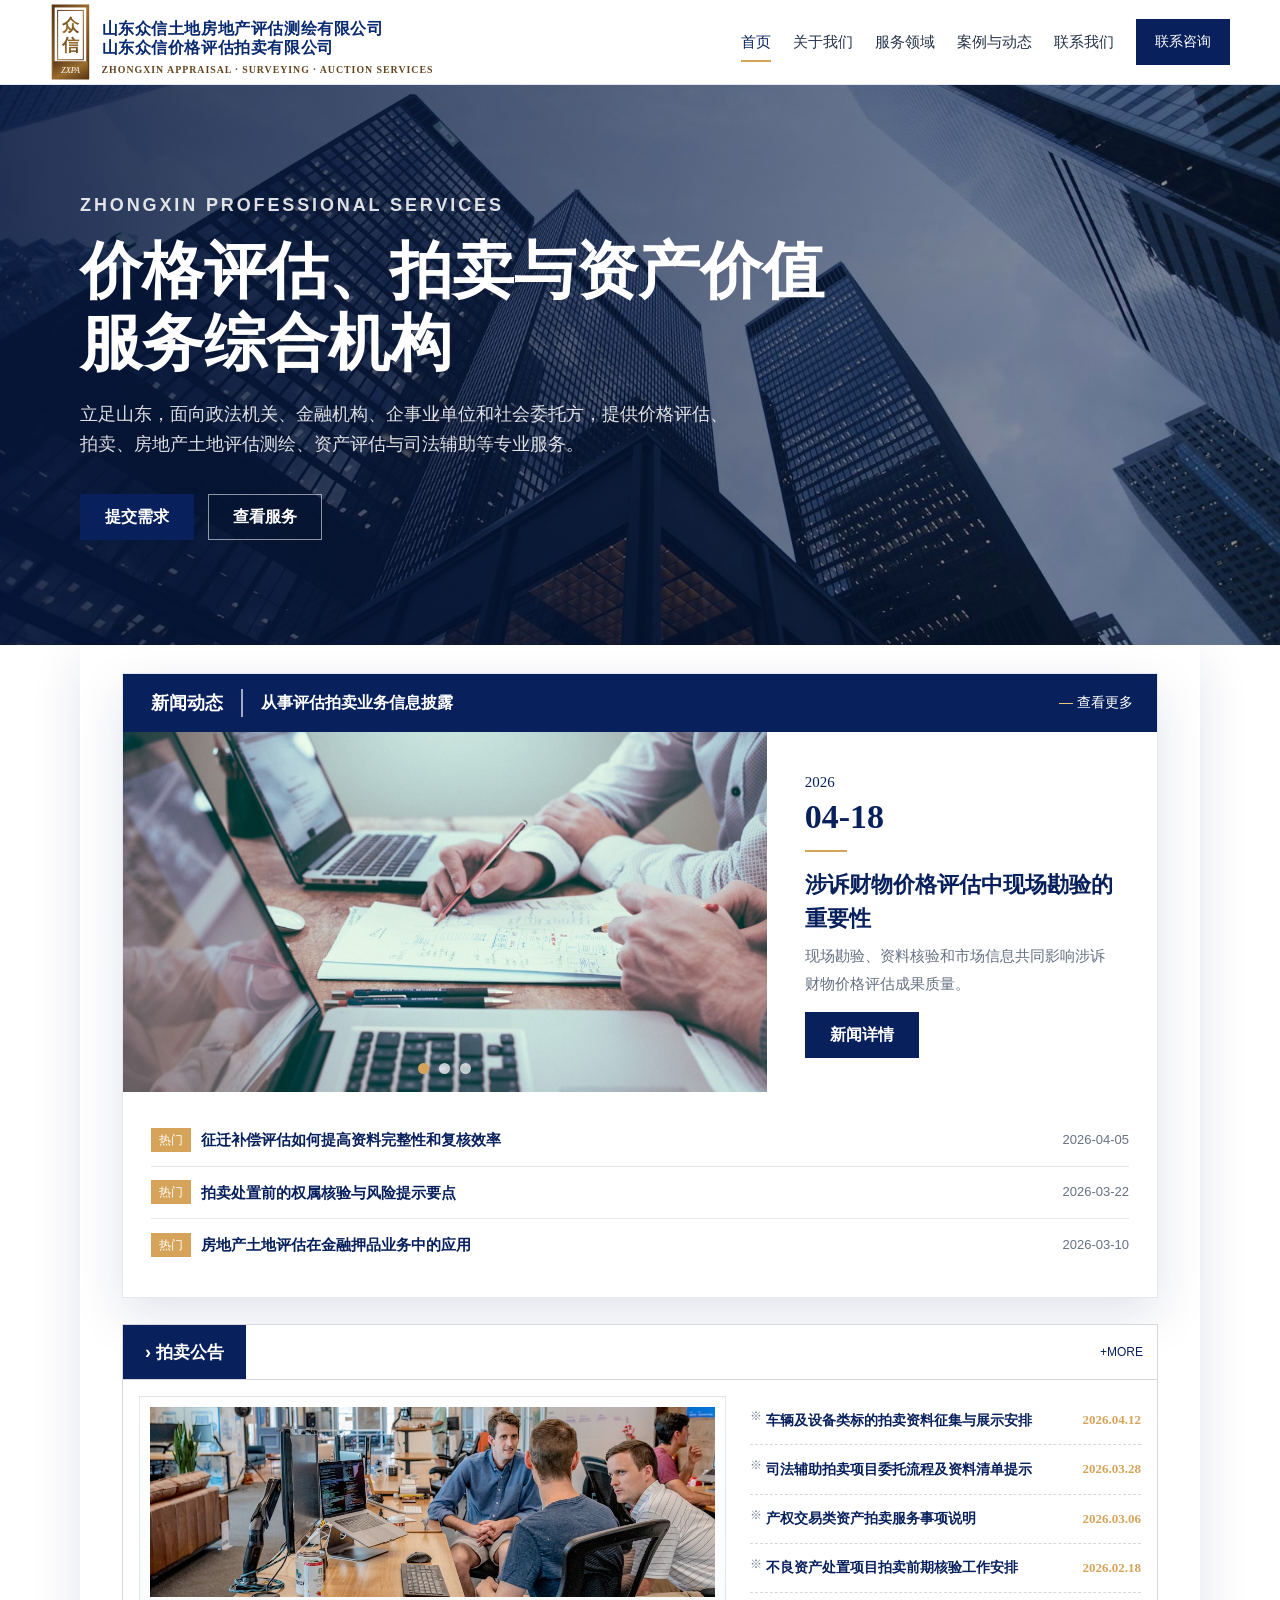
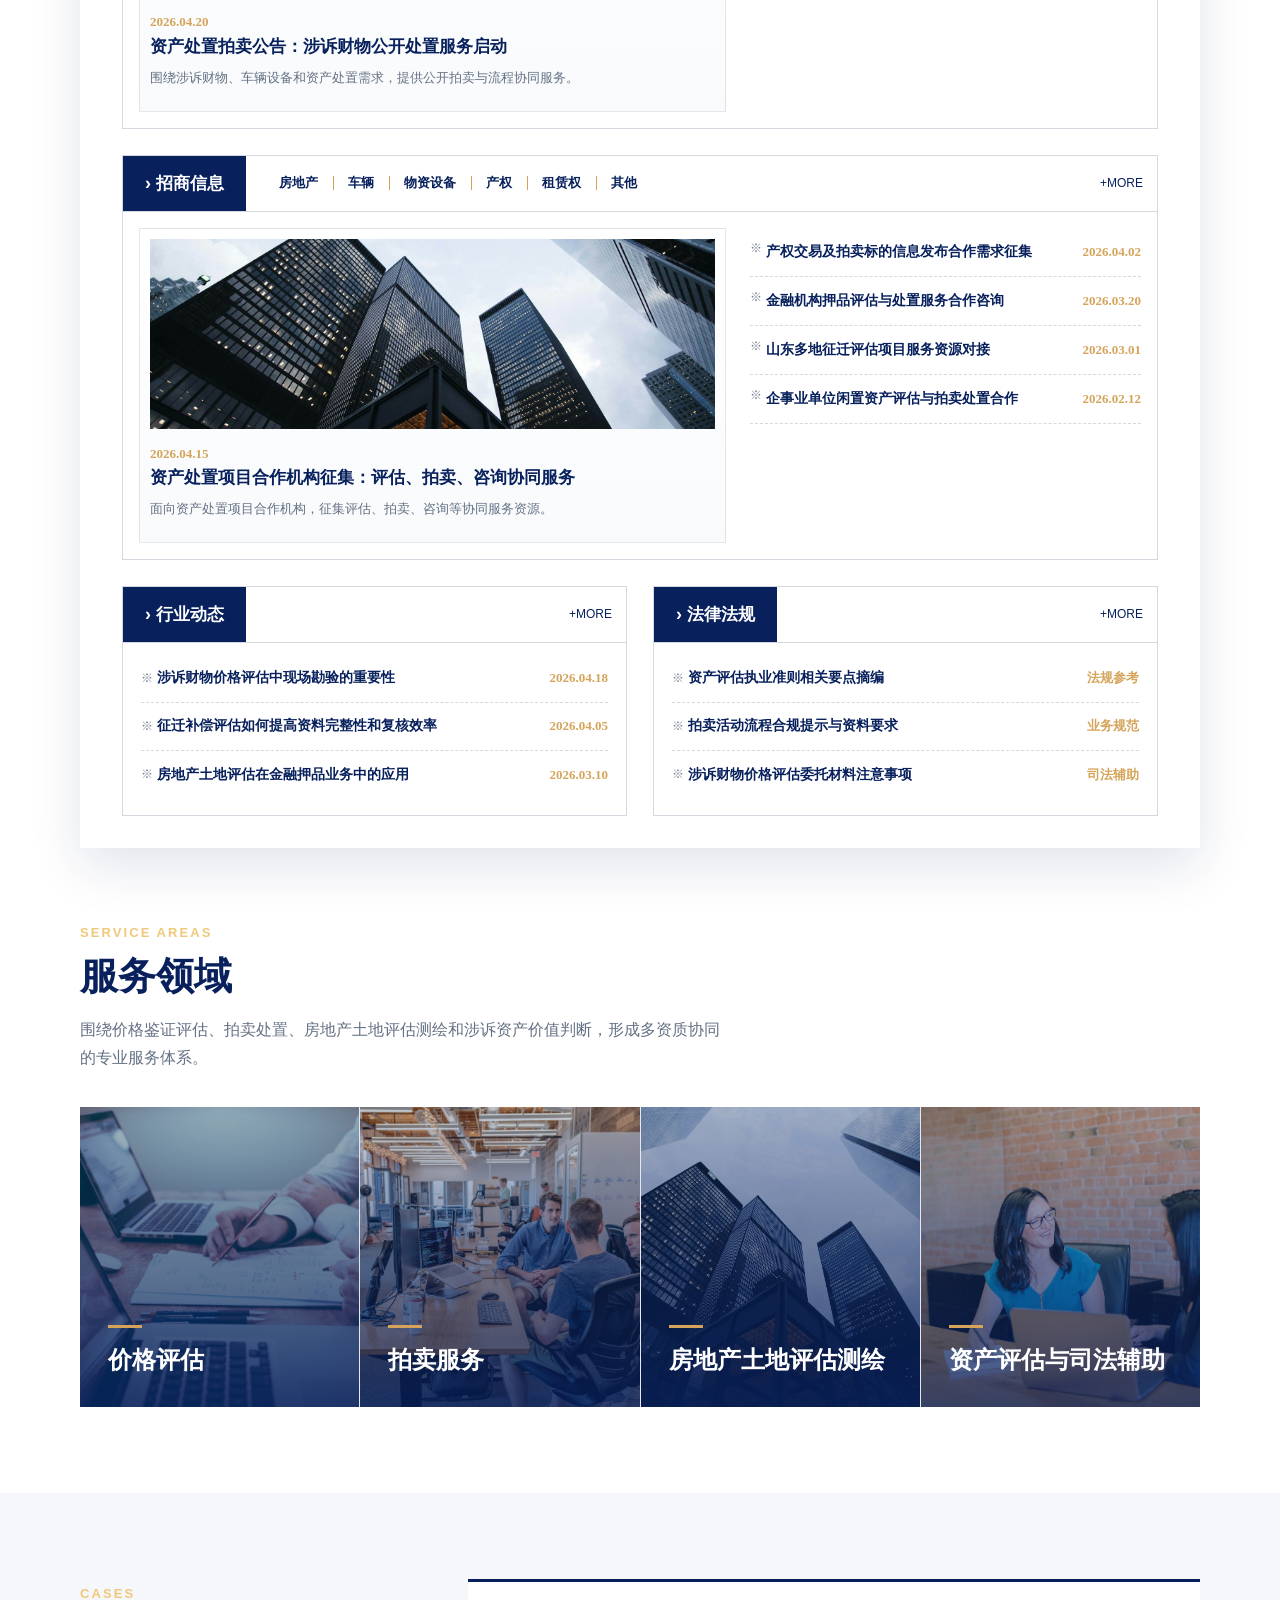
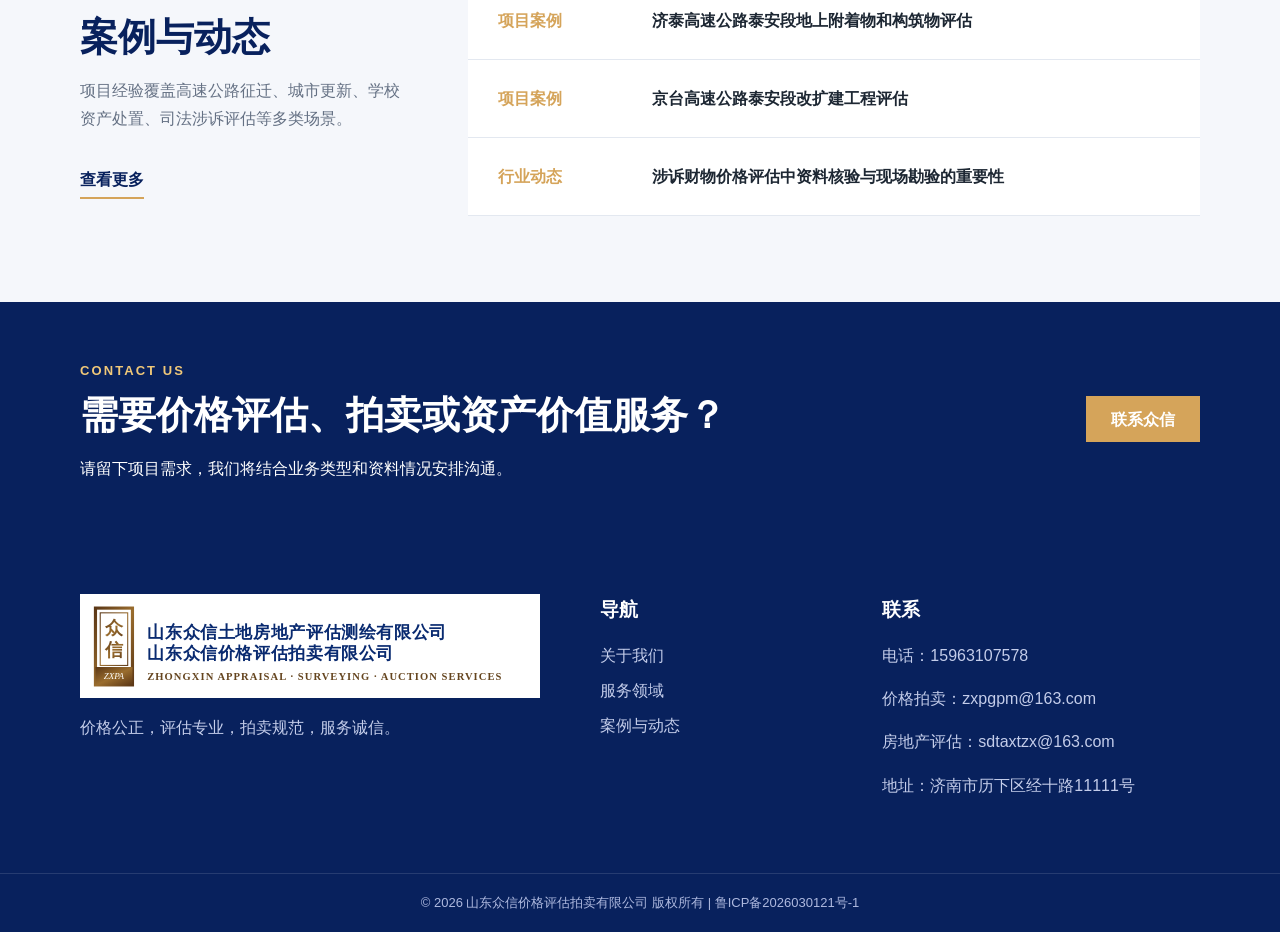
==== commit 99918b37: "Correct land real estate company name" ====
--- a/index.html
+++ b/index.html
@@ -18,7 +18,7 @@
     <header class="site-header">
         <div class="topbar">
             <a class="brand" href="index.html" aria-label="山东众信首页">
-                <img class="brand-logo" src="assets/logo-header.svg" alt="山东众信房地产评估测绘有限公司 山东众信价格评估拍卖有限公司">
+                <img class="brand-logo" src="assets/logo-header.svg?v=20260609-company-name" alt="山东众信土地房地产评估测绘有限公司 山东众信价格评估拍卖有限公司">
             </a>
             <button class="menu-toggle" type="button" aria-label="打开导航" aria-expanded="false">
                 <span></span>
@@ -243,7 +243,7 @@
     <footer class="site-footer">
         <div class="container footer-grid">
             <div>
-                <a class="brand footer-brand" href="index.html"><img class="brand-logo" src="assets/logo-header.svg" alt="山东众信房地产评估测绘有限公司 山东众信价格评估拍卖有限公司"></a>
+                <a class="brand footer-brand" href="index.html"><img class="brand-logo" src="assets/logo-header.svg?v=20260609-company-name" alt="山东众信土地房地产评估测绘有限公司 山东众信价格评估拍卖有限公司"></a>
                 <p>价格公正，评估专业，拍卖规范，服务诚信。</p>
             </div>
             <div>
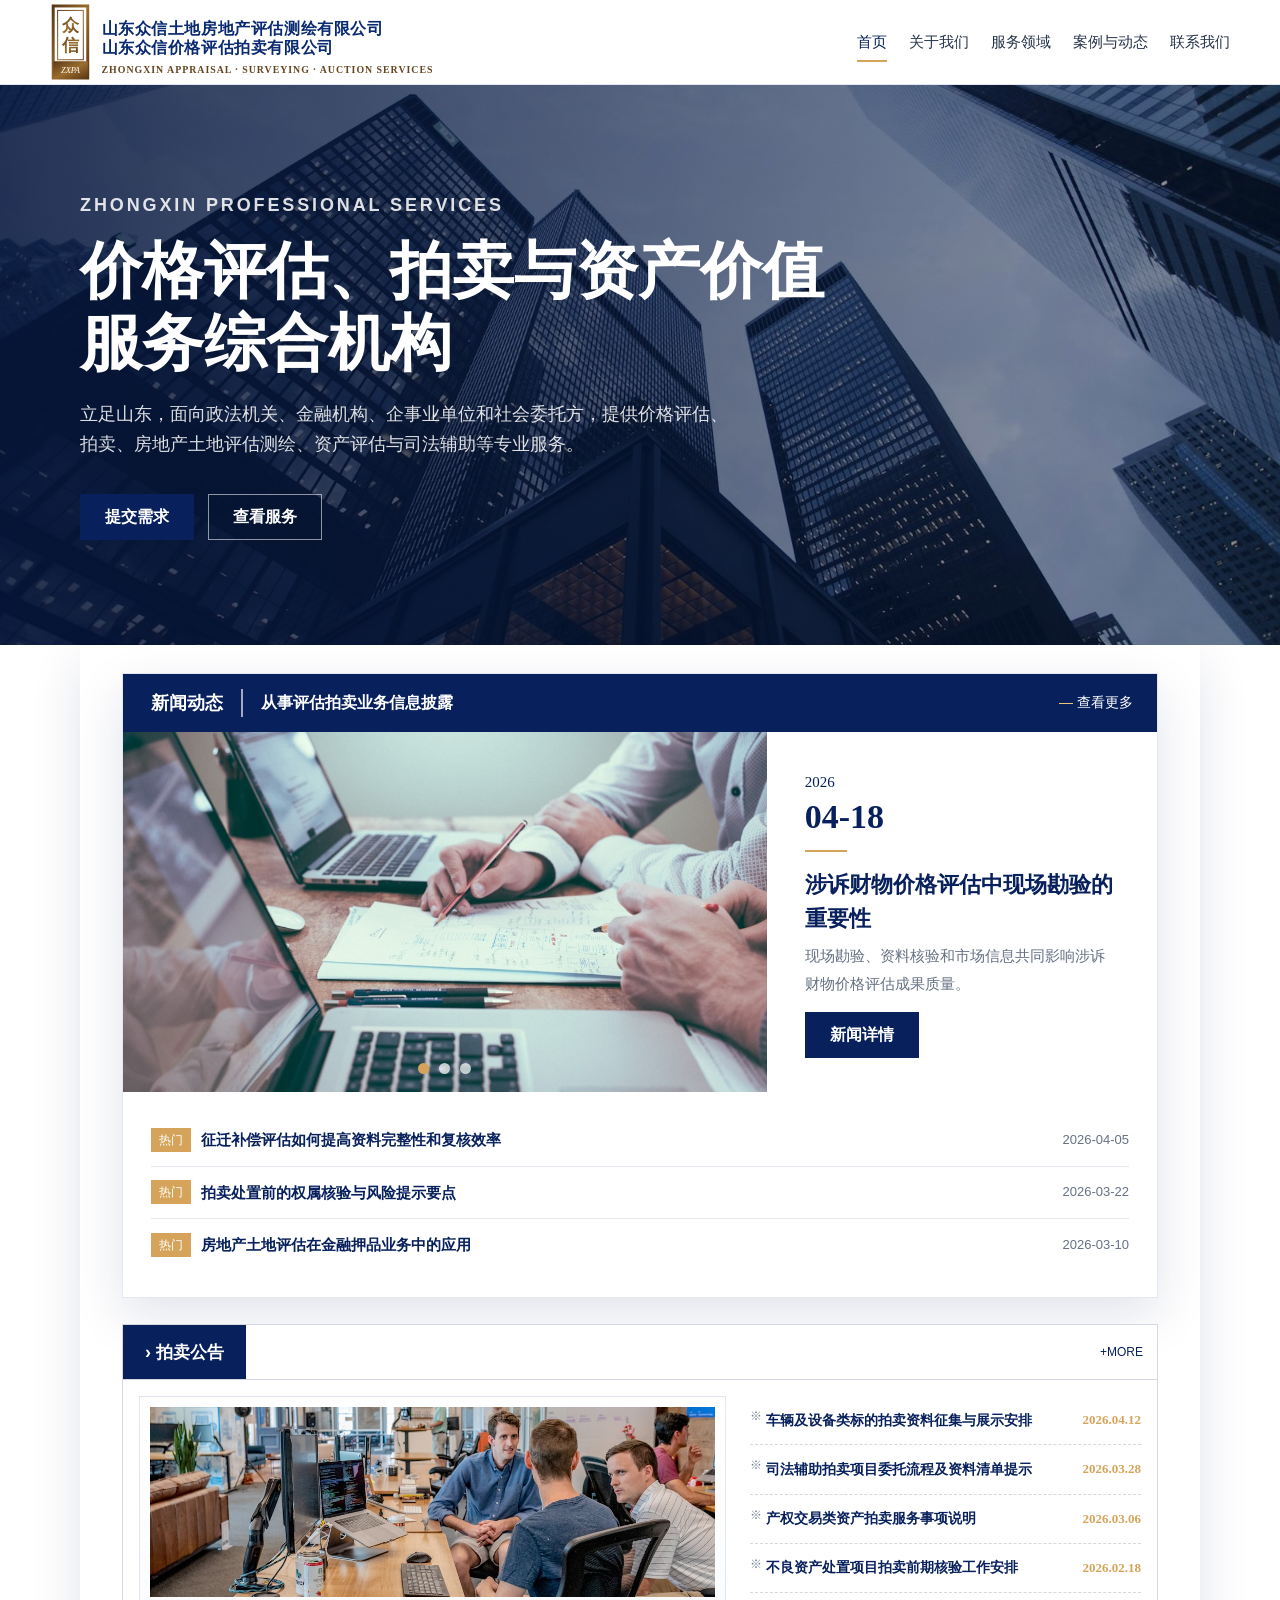
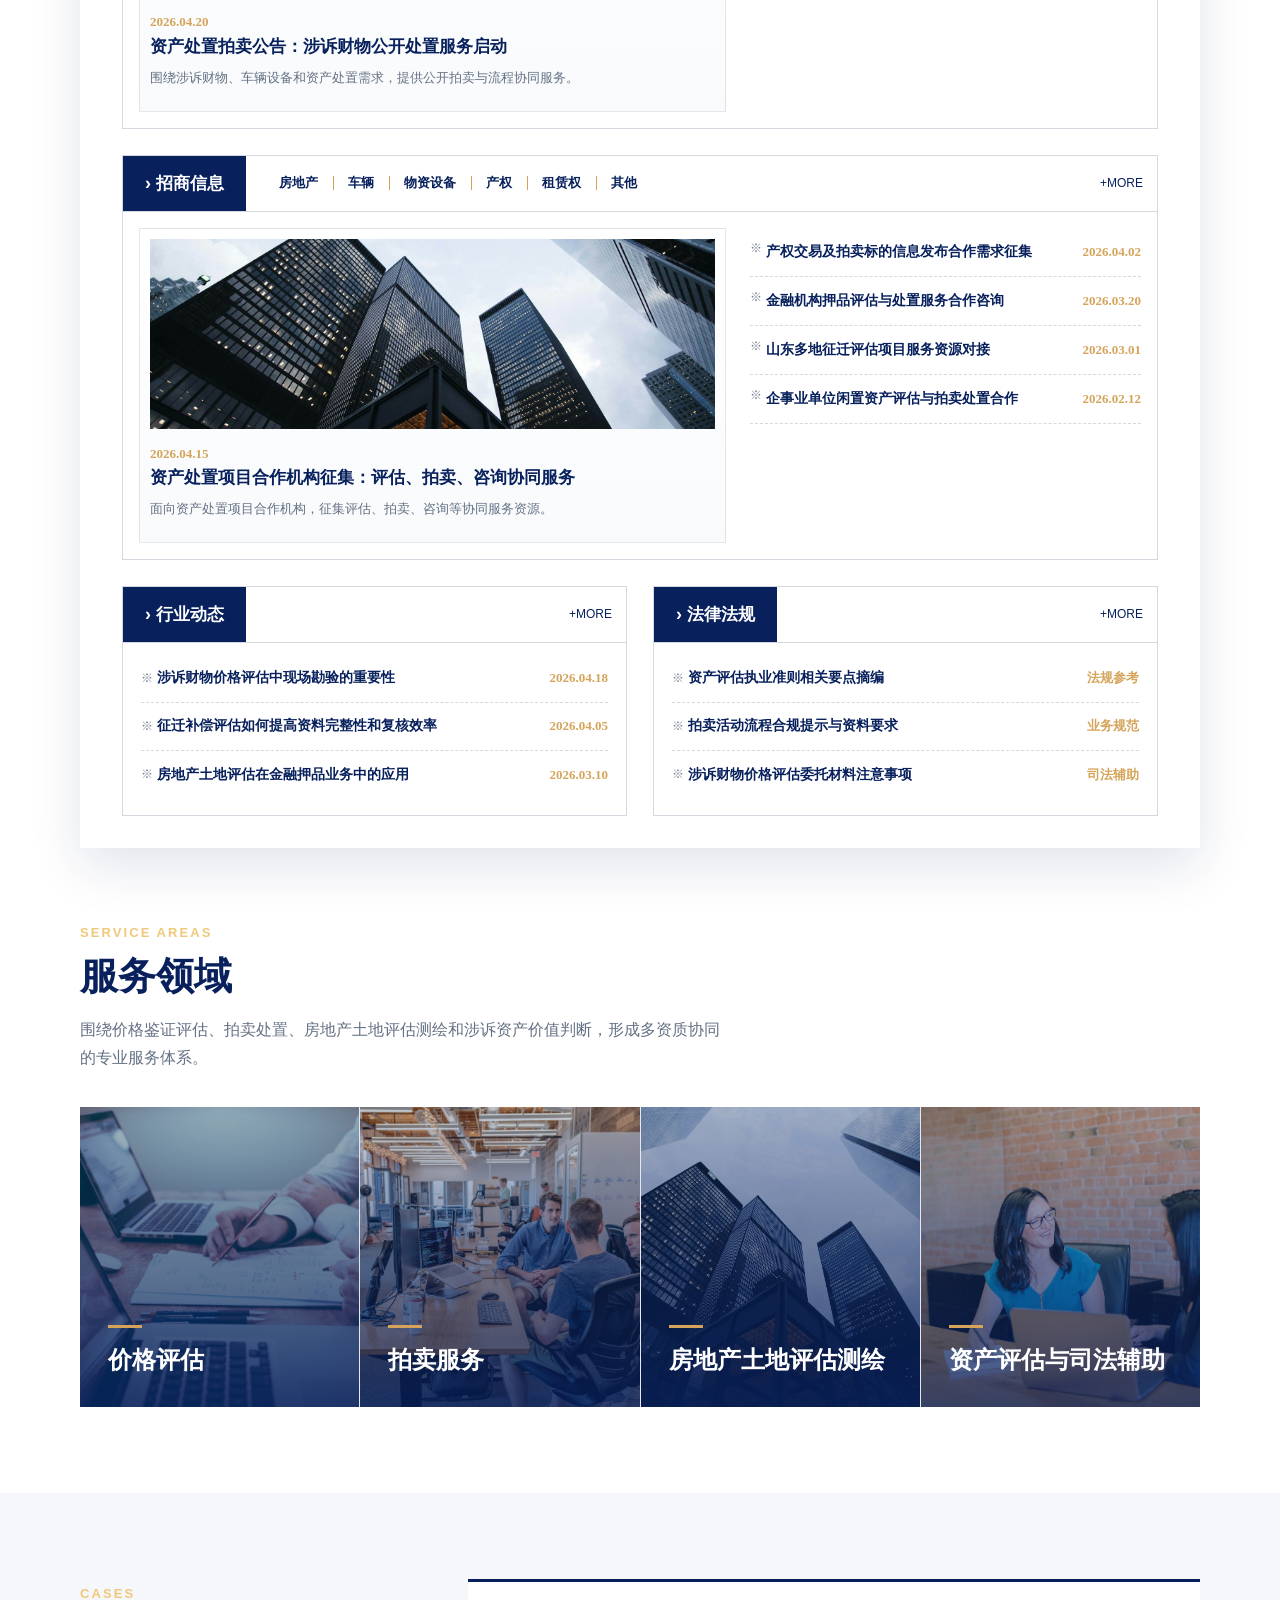
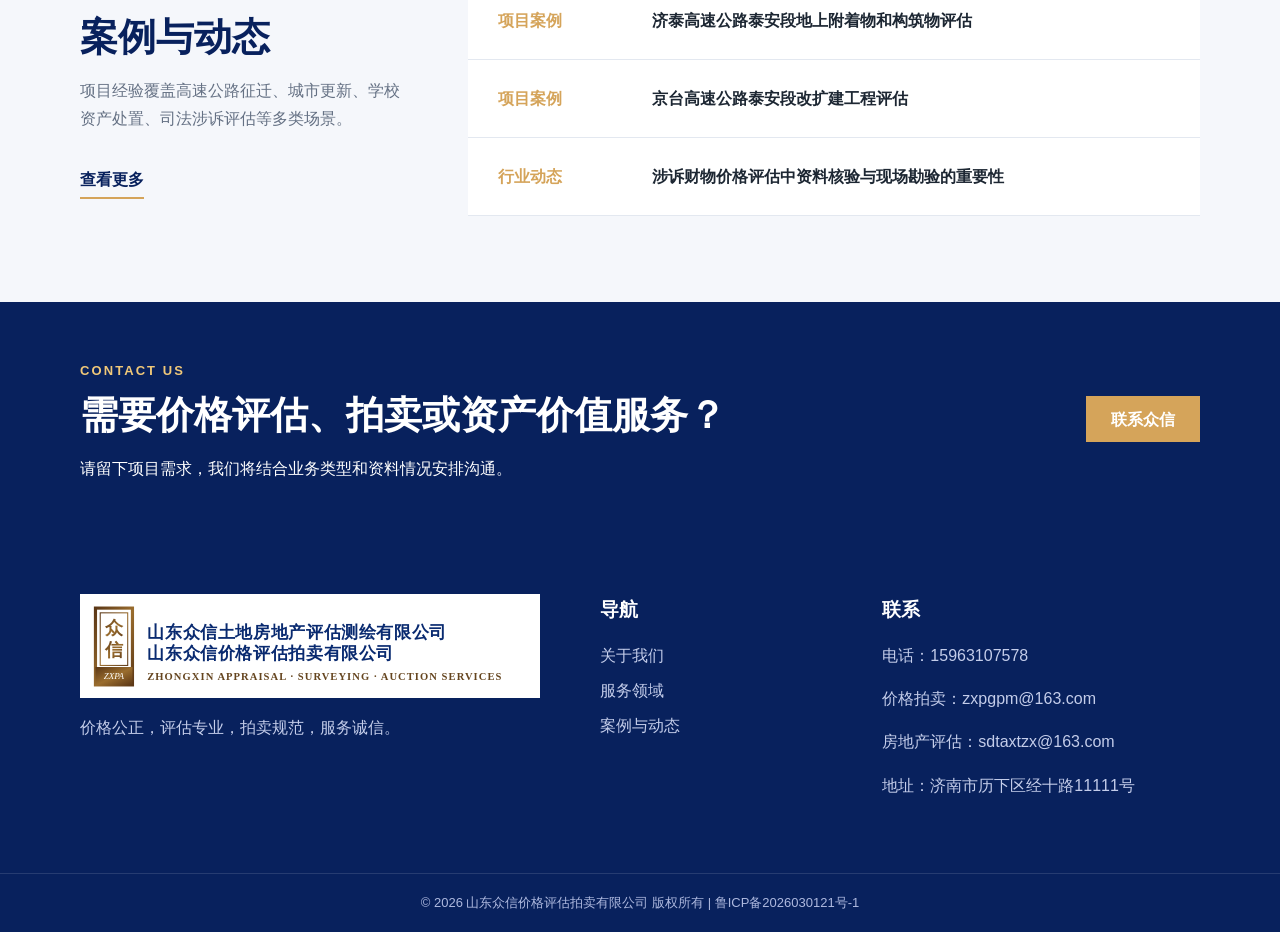
==== commit cb7bb3c5: "Remove duplicate contact header button" ====
--- a/index.html
+++ b/index.html
@@ -32,7 +32,6 @@
                 <a href="insights.html">案例与动态</a>
                 <a href="contact.html">联系我们</a>
             </nav>
-            <a class="header-cta" href="contact.html">联系咨询</a>
         </div>
     </header>
 
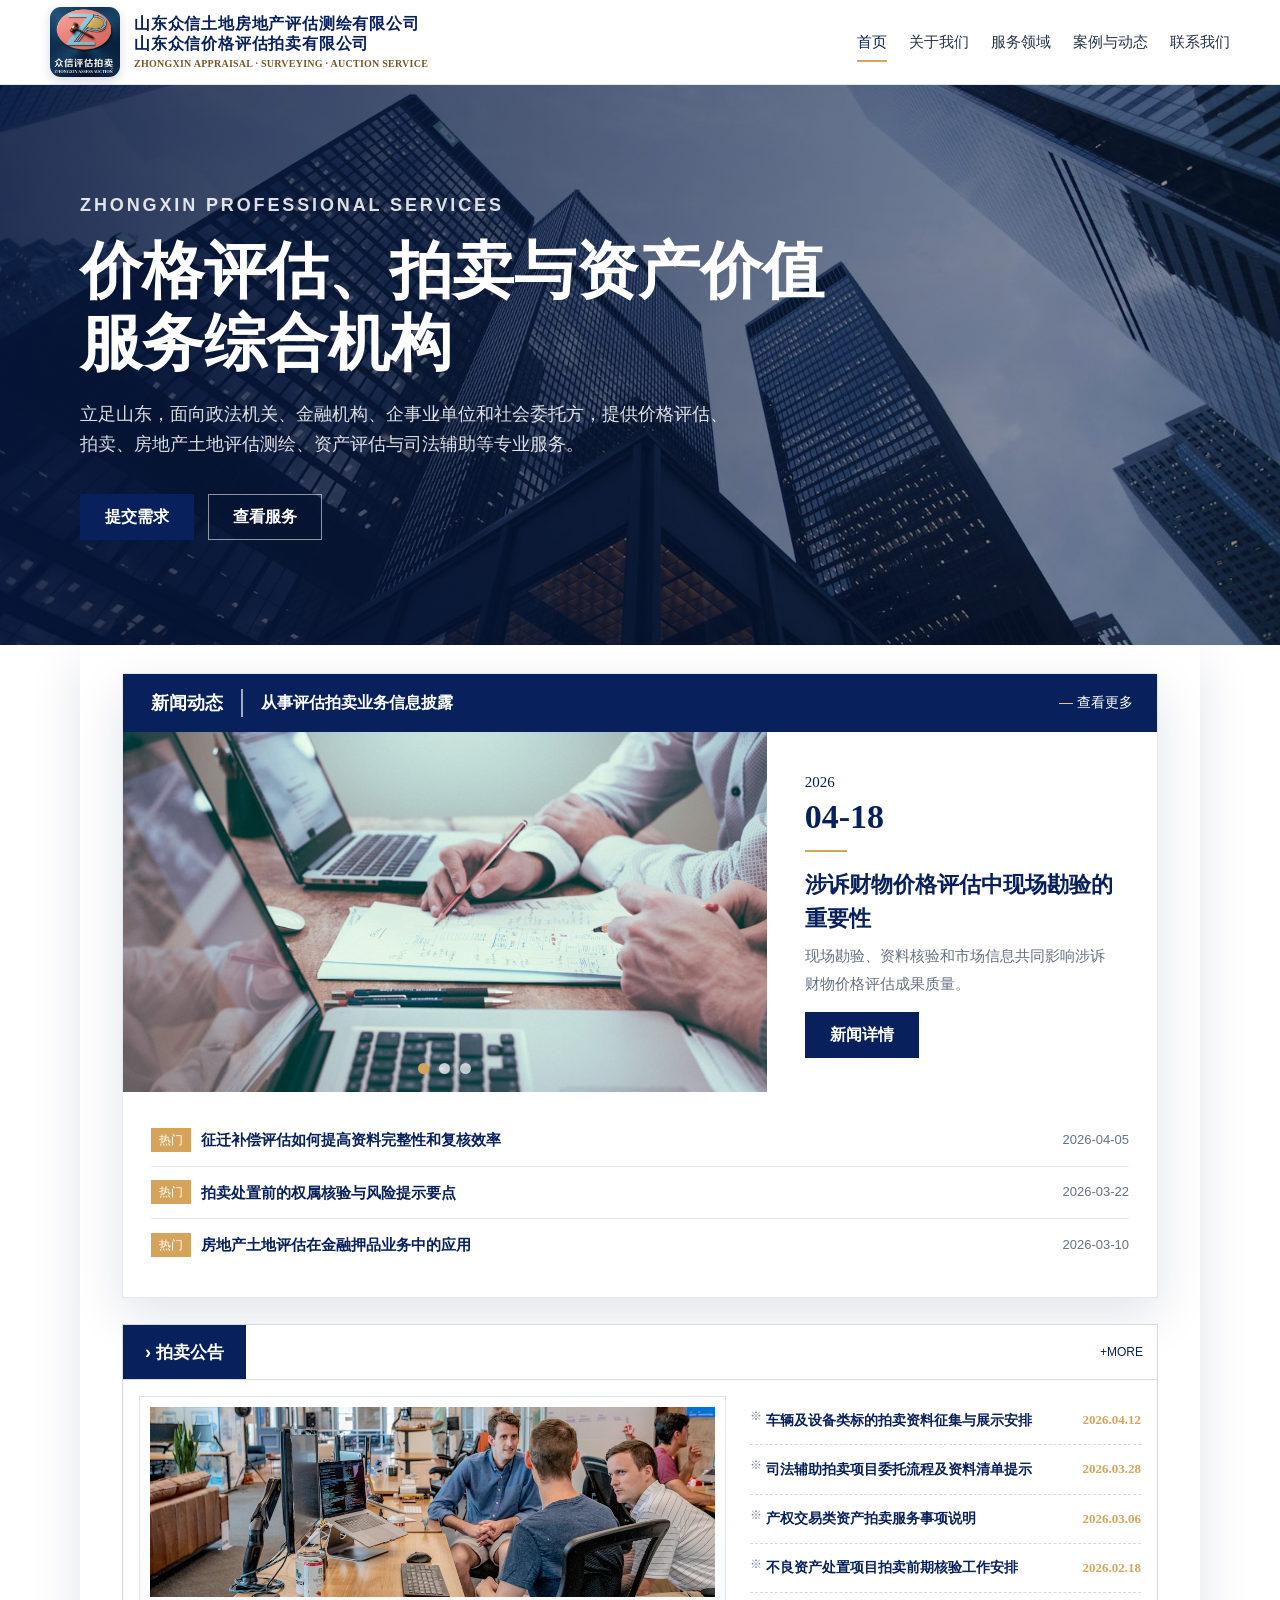
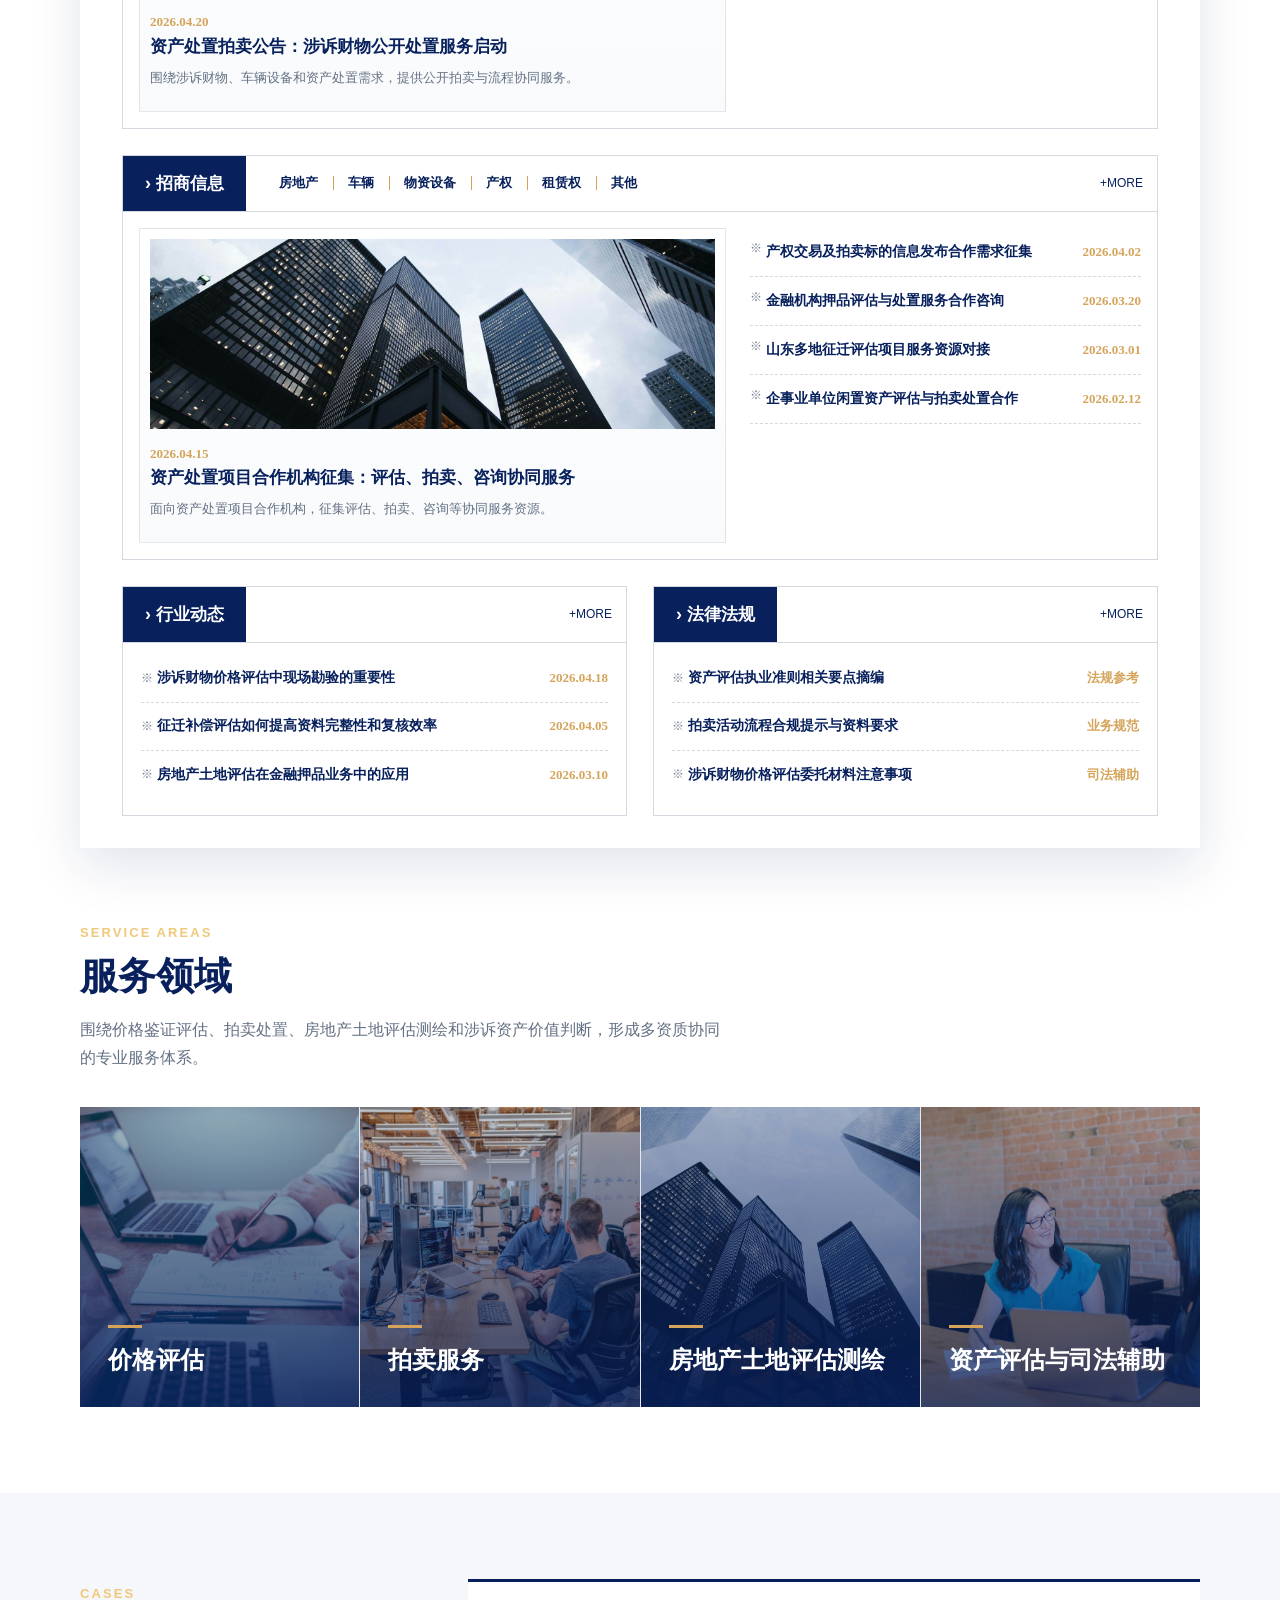
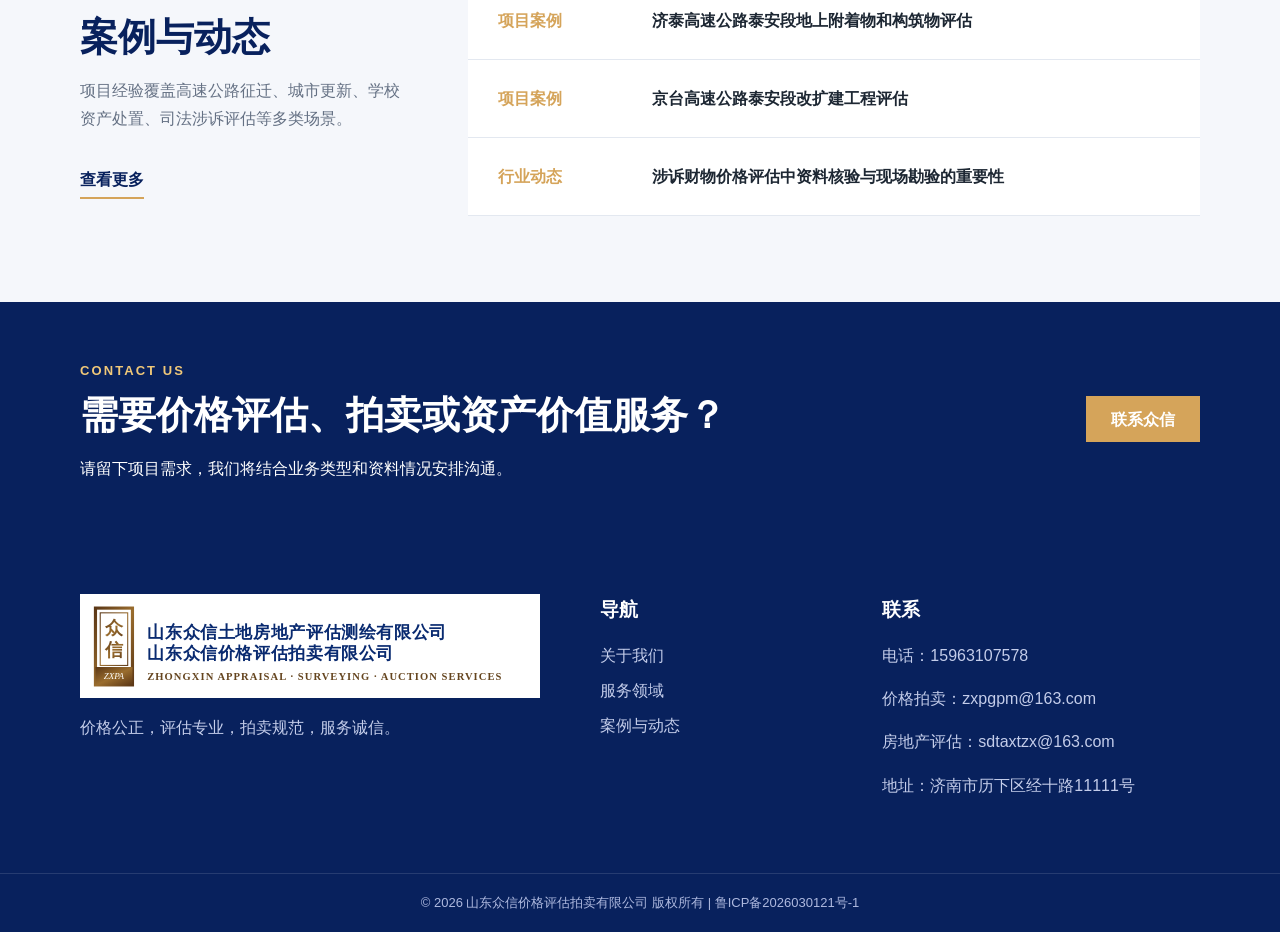
==== commit f701a694: "Update header logo and favicon" ====
--- a/index.html
+++ b/index.html
@@ -11,14 +11,15 @@
     <meta property="og:description" content="众信专业服务体系提供价格评估、拍卖服务、房地产土地评估测绘、资产评估与司法辅助等服务。">
     <meta property="og:image" content="assets/logo-header.svg">
     <link rel="canonical" href="https://zhongxinpm.cn/">
-    <link rel="icon" href="assets/favicon.svg" type="image/svg+xml">
+    <link rel="icon" href="assets/logo-original.png?v=20260722-final" type="image/png">
     <link rel="stylesheet" href="styles.css?v=20260608-local-images">
 </head>
 <body>
     <header class="site-header">
         <div class="topbar">
             <a class="brand" href="index.html" aria-label="山东众信首页">
-                <img class="brand-logo" src="assets/logo-header.svg?v=20260609-company-name" alt="山东众信土地房地产评估测绘有限公司 山东众信价格评估拍卖有限公司">
+                <img class="brand-logo" src="assets/logo-original.png?v=20260722-final" alt="众信评估拍卖">
+                <span class="brand-copy"><strong>山东众信土地房地产评估测绘有限公司</strong><strong>山东众信价格评估拍卖有限公司</strong><small>ZHONGXIN APPRAISAL · SURVEYING · AUCTION SERVICE</small></span>
             </a>
             <button class="menu-toggle" type="button" aria-label="打开导航" aria-expanded="false">
                 <span></span>
--- a/styles.css
+++ b/styles.css
@@ -74,6 +74,49 @@
     object-position: left center;
 }
 
+.site-header .brand {
+    width: 470px;
+    min-width: 430px;
+    max-width: 500px;
+    flex: 0 1 470px;
+    gap: 14px;
+}
+
+.site-header .brand-logo {
+    width: 70px;
+    height: 70px;
+    flex: 0 0 70px;
+    border-radius: 11px;
+    box-shadow: 0 4px 12px rgba(8, 31, 92, 0.16);
+}
+
+.brand-copy {
+    display: flex;
+    min-width: 0;
+    flex-direction: column;
+    justify-content: center;
+    color: var(--navy);
+    line-height: 1.25;
+}
+
+.brand-copy strong {
+    white-space: nowrap;
+    font-family: "STKaiti", "KaiTi", "Microsoft YaHei", sans-serif;
+    font-size: 16px;
+    font-weight: 700;
+    letter-spacing: 0.8px;
+}
+
+.brand-copy small {
+    margin-top: 4px;
+    white-space: nowrap;
+    color: #795626;
+    font-family: Georgia, "Times New Roman", serif;
+    font-size: 10px;
+    font-weight: 700;
+    letter-spacing: 0.25px;
+}
+
 .main-nav {
     display: flex;
     align-items: center;
@@ -642,11 +685,15 @@
     position: absolute;
     inset: 0;
     opacity: 0;
+    visibility: hidden;
+    pointer-events: none;
     transition: opacity 0.45s ease;
 }
 
 .news-slide.active {
     opacity: 1;
+    visibility: visible;
+    pointer-events: auto;
 }
 
 .news-slide img {
@@ -1827,6 +1874,32 @@
         height: 64px;
     }
 
+    .site-header .brand {
+        width: 340px;
+        min-width: 0;
+        max-width: 340px;
+        flex-basis: 340px;
+        gap: 9px;
+    }
+
+    .site-header .brand-logo {
+        width: 60px;
+        height: 60px;
+        flex-basis: 60px;
+        border-radius: 9px;
+    }
+
+    .brand-copy strong {
+        font-size: 12.5px;
+        letter-spacing: 0.45px;
+    }
+
+    .brand-copy small {
+        margin-top: 3px;
+        font-size: 8px;
+        letter-spacing: 0;
+    }
+
     .menu-toggle {
         display: block;
     }
@@ -1954,6 +2027,32 @@
         height: 54px;
     }
 
+    .site-header .brand {
+        width: 240px;
+        min-width: 0;
+        max-width: 240px;
+        flex-basis: 240px;
+        gap: 7px;
+    }
+
+    .site-header .brand-logo {
+        width: 50px;
+        height: 50px;
+        flex-basis: 50px;
+        border-radius: 8px;
+    }
+
+    .brand-copy strong {
+        font-size: 9.5px;
+        letter-spacing: 0;
+    }
+
+    .brand-copy small {
+        margin-top: 2px;
+        font-size: 6.8px;
+        letter-spacing: -0.1px;
+    }
+
     .footer-brand {
         max-width: 100%;
     }
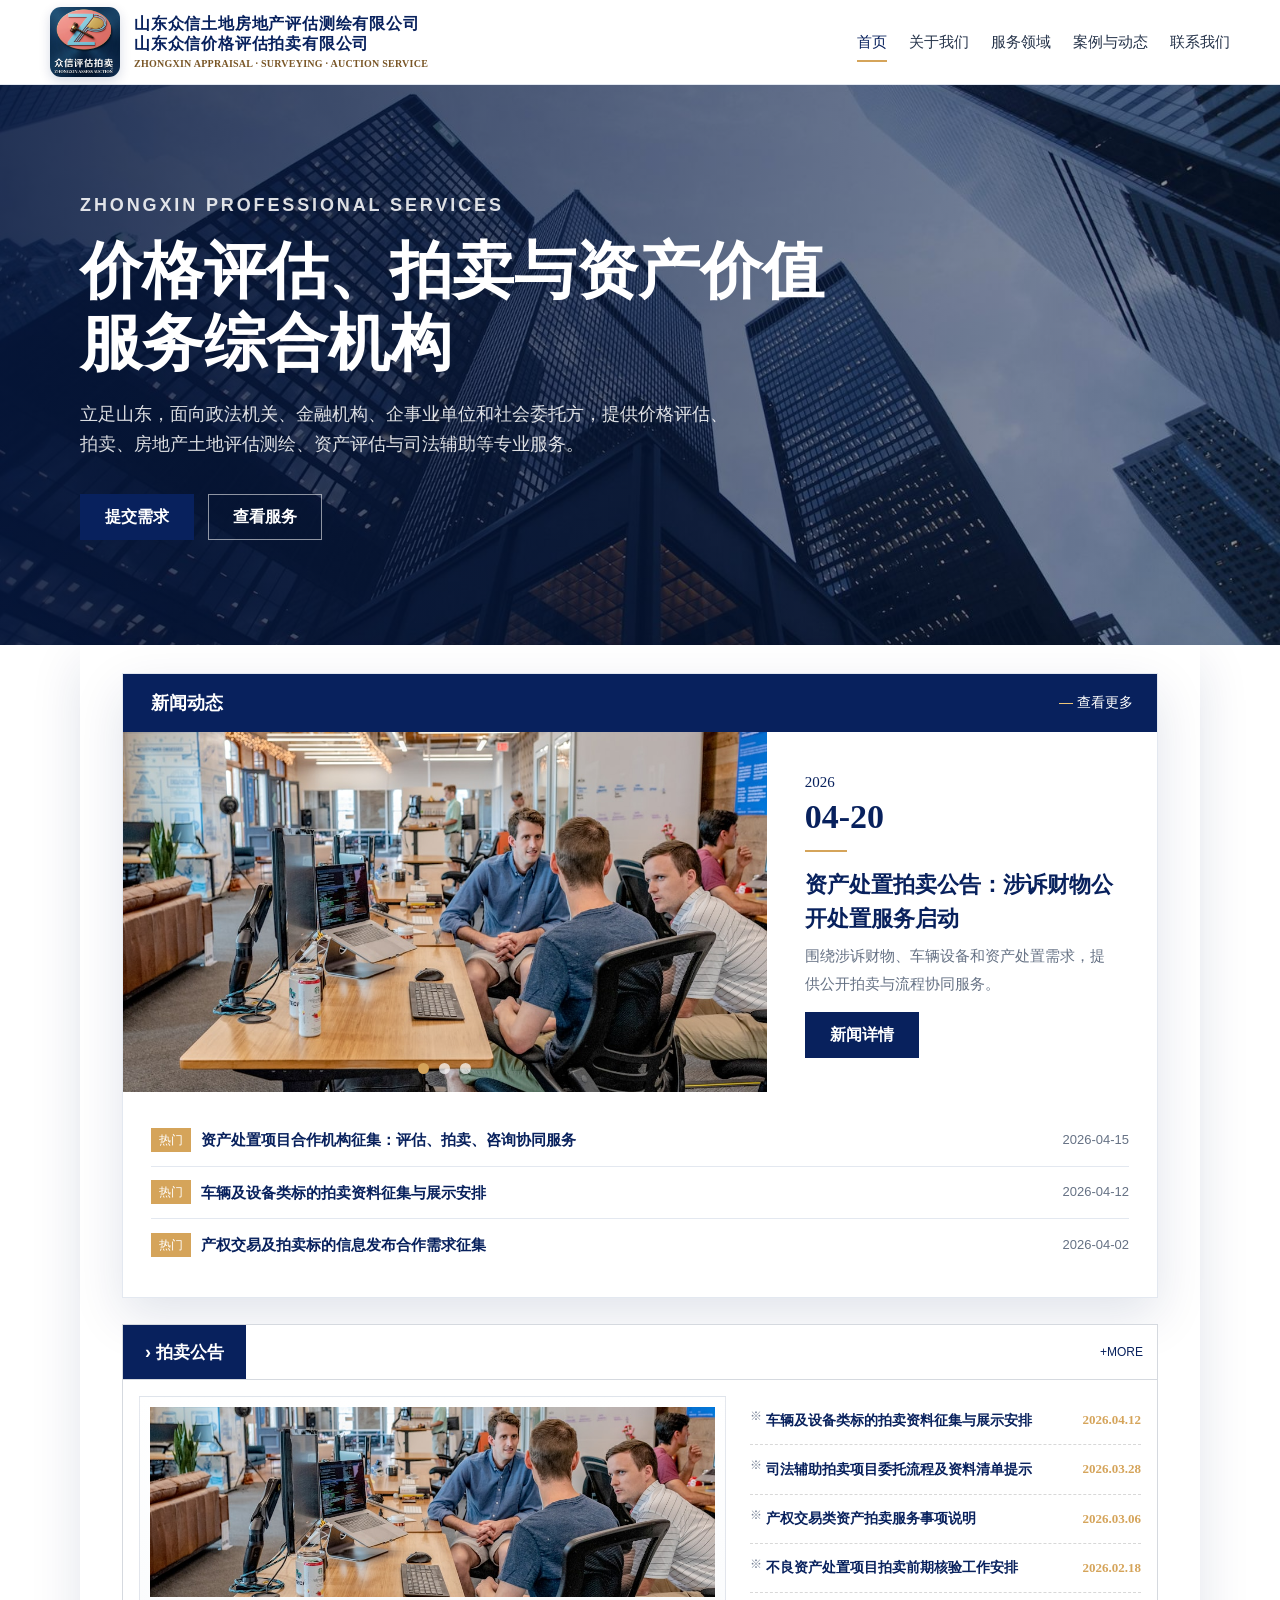
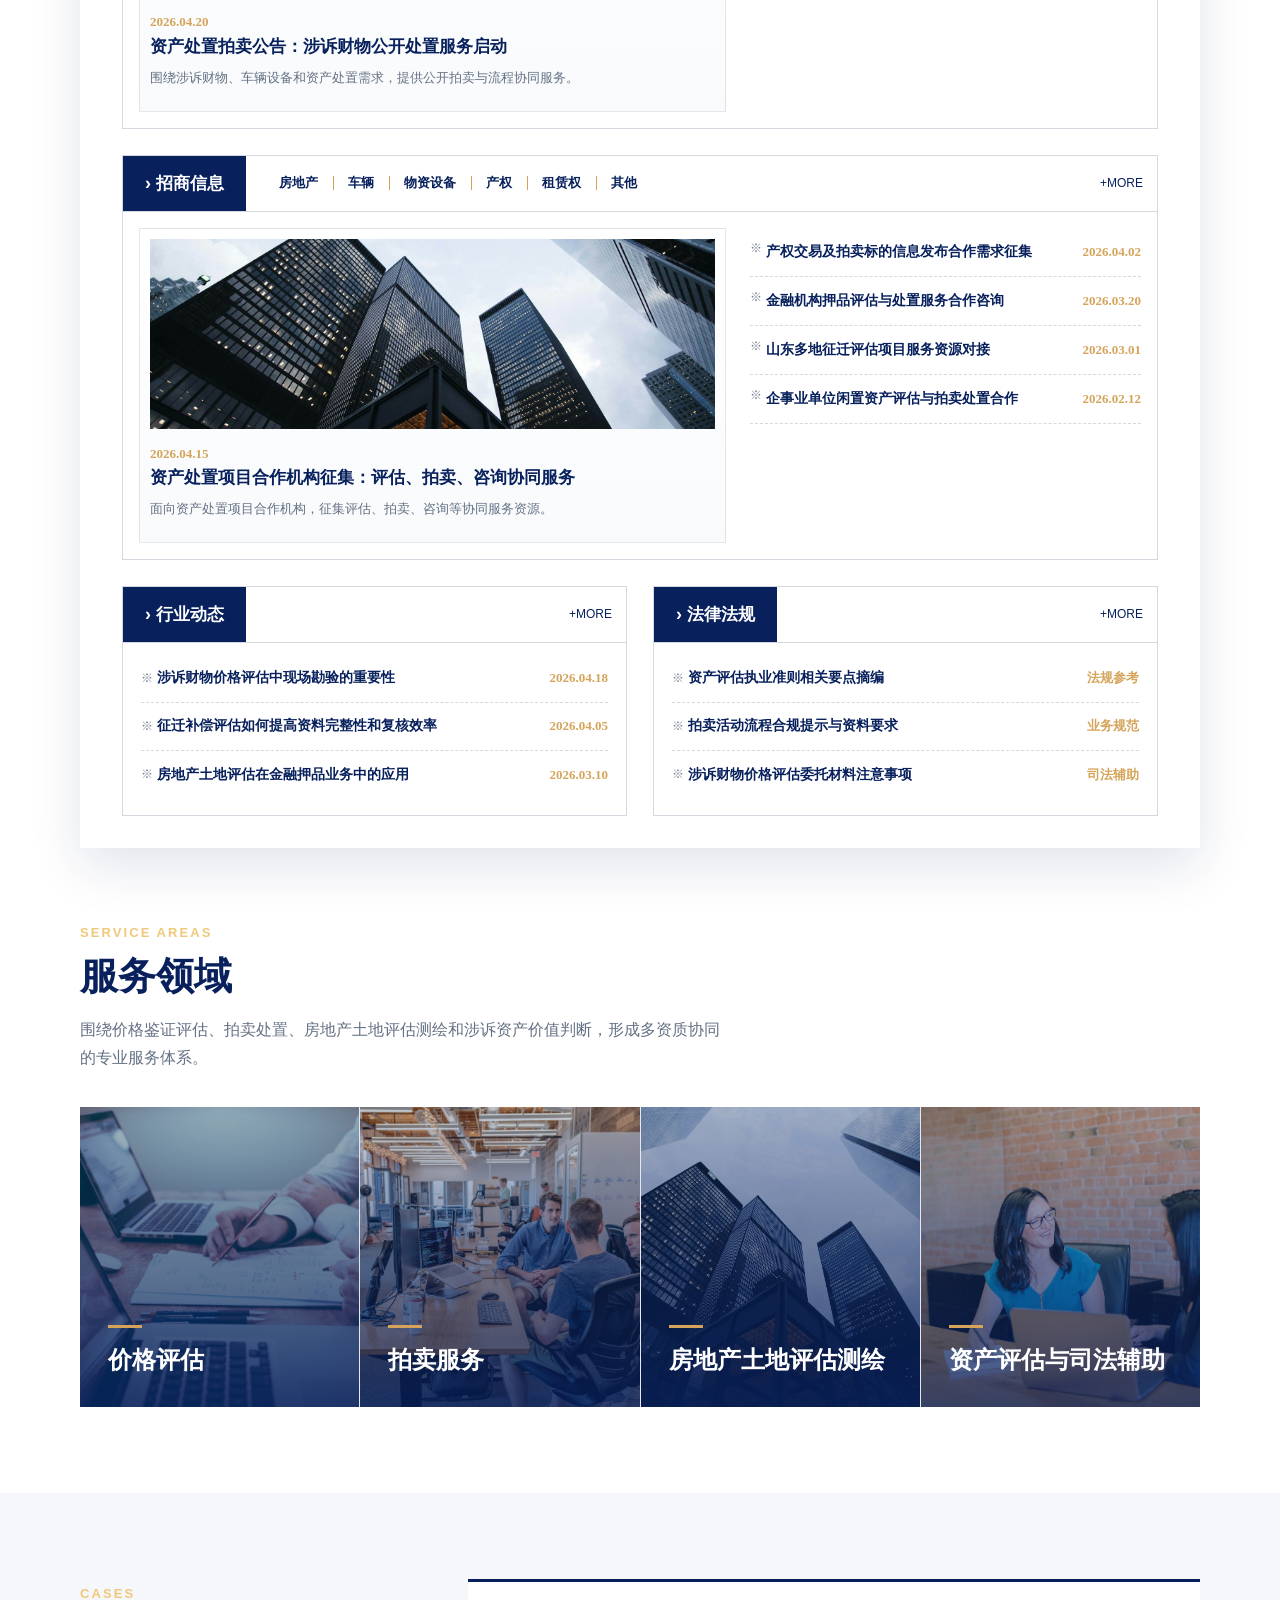
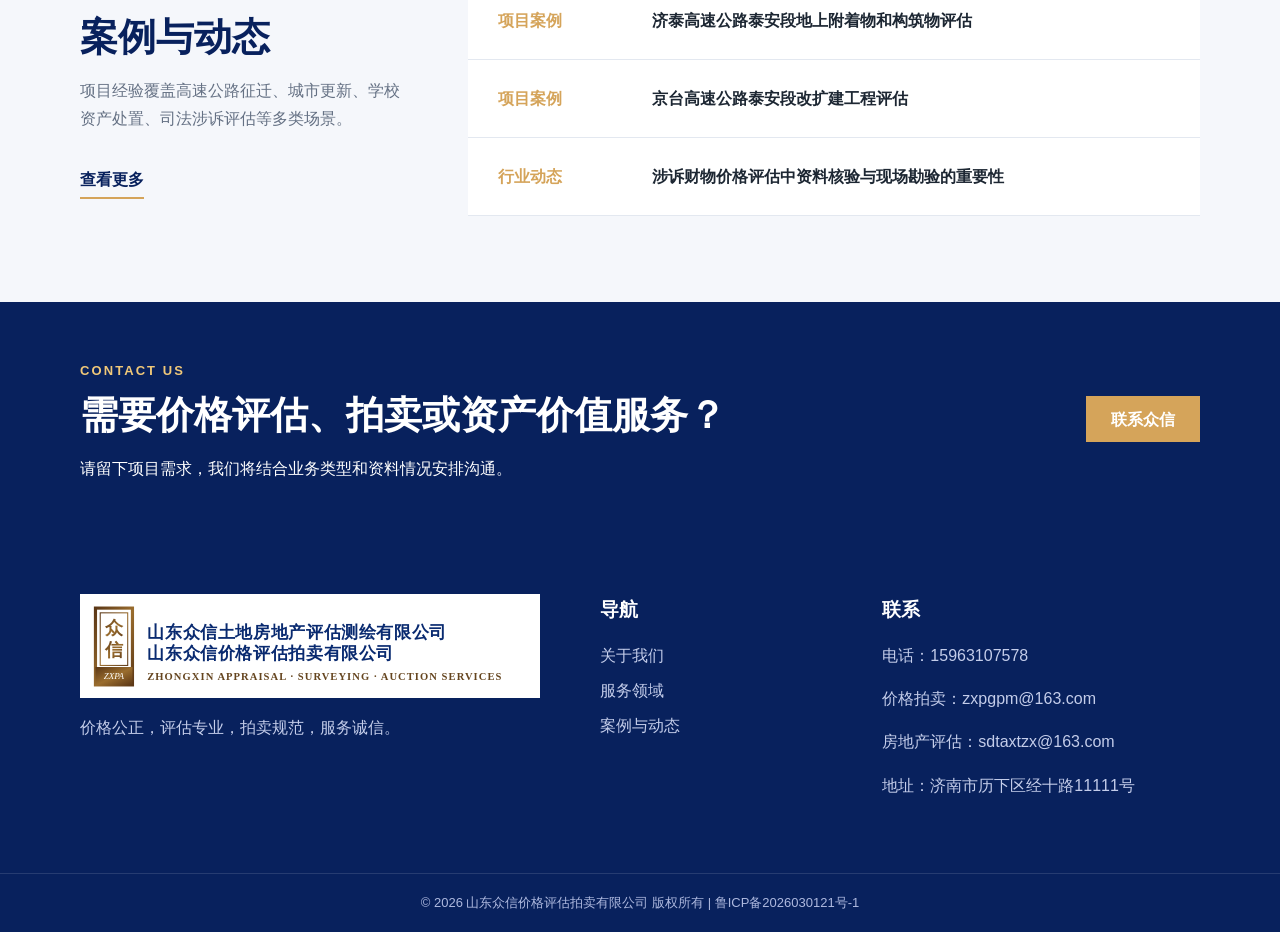
==== commit 6691614e: "Separate news from industry and law content" ====
--- a/index.html
+++ b/index.html
@@ -12,7 +12,7 @@
     <meta property="og:image" content="assets/logo-header.svg">
     <link rel="canonical" href="https://zhongxinpm.cn/">
     <link rel="icon" href="assets/logo-original.png?v=20260722-final" type="image/png">
-    <link rel="stylesheet" href="styles.css?v=20260608-local-images">
+    <link rel="stylesheet" href="styles.css?v=20260722-header-logo">
 </head>
 <body>
     <header class="site-header">
@@ -56,20 +56,19 @@
                     <header class="news-showcase-head">
                         <div>
                             <strong>新闻动态</strong>
-                            <span>从事评估拍卖业务信息披露</span>
                         </div>
                         <a href="insights.html">查看更多</a>
                     </header>
                     <div class="news-showcase-body">
                         <div class="news-visual">
-                            <a class="news-slide active" href="insights.html">
-                                <img src="assets/site-images/industry.jpg" alt="涉诉财物价格评估中现场勘验的重要性">
-                            </a>
-                            <a class="news-slide" href="insights.html">
-                                <img src="assets/site-images/case.jpg" alt="济泰高速公路泰安段地上附着物和构筑物评估">
-                            </a>
-                            <a class="news-slide" href="https://mp.weixin.qq.com/s/z5ixXhYEv4VPl5d4dxmNPw" target="_blank" rel="noopener">
-                                <img src="assets/site-images/building-hero.jpg" alt="莱芜区大宗优质房产推介">
+                            <a class="news-slide active" href="insights.html?category=auction">
+                                <img src="assets/site-images/auction.jpg" alt="资产处置拍卖公告：涉诉财物公开处置服务启动">
+                            </a>
+                            <a class="news-slide" href="insights.html?category=investment">
+                                <img src="assets/site-images/building-hero.jpg" alt="资产处置项目合作机构征集">
+                            </a>
+                            <a class="news-slide" href="insights.html?category=auction">
+                                <img src="assets/site-images/auction.jpg" alt="车辆及设备类标的拍卖资料征集与展示安排">
                             </a>
                             <div class="news-dots" aria-label="新闻轮播切换">
                                 <button class="active" type="button" aria-label="查看新闻 1"></button>
@@ -79,16 +78,16 @@
                         </div>
                         <aside class="news-summary">
                             <time>2026</time>
-                            <strong>04-18</strong>
-                            <h3>涉诉财物价格评估中现场勘验的重要性</h3>
-                            <p>现场勘验、资料核验和市场信息共同影响涉诉财物价格评估成果质量。</p>
-                            <a class="btn primary" href="insights.html">新闻详情</a>
+                            <strong>04-20</strong>
+                            <h3>资产处置拍卖公告：涉诉财物公开处置服务启动</h3>
+                            <p>围绕涉诉财物、车辆设备和资产处置需求，提供公开拍卖与流程协同服务。</p>
+                            <a class="btn primary" href="insights.html?category=auction">新闻详情</a>
                         </aside>
                     </div>
                     <div class="news-headlines">
-                        <a href="insights.html"><span>热门</span><strong>征迁补偿评估如何提高资料完整性和复核效率</strong><time>2026-04-05</time></a>
-                        <a href="insights.html"><span>热门</span><strong>拍卖处置前的权属核验与风险提示要点</strong><time>2026-03-22</time></a>
-                        <a href="insights.html"><span>热门</span><strong>房地产土地评估在金融押品业务中的应用</strong><time>2026-03-10</time></a>
+                        <a href="insights.html?category=investment"><span>热门</span><strong>资产处置项目合作机构征集：评估、拍卖、咨询协同服务</strong><time>2026-04-15</time></a>
+                        <a href="insights.html?category=auction"><span>热门</span><strong>车辆及设备类标的拍卖资料征集与展示安排</strong><time>2026-04-12</time></a>
+                        <a href="insights.html?category=investment"><span>热门</span><strong>产权交易及拍卖标的信息发布合作需求征集</strong><time>2026-04-02</time></a>
                     </div>
                 </div>
 
@@ -263,6 +262,6 @@
         <div class="footer-bottom">© 2026 山东众信价格评估拍卖有限公司 版权所有 | 鲁ICP备2026030121号-1</div>
     </footer>
 
-    <script src="script.js?v=20260608-local-images"></script>
+    <script src="script.js?v=20260722-news-filter"></script>
 </body>
 </html>
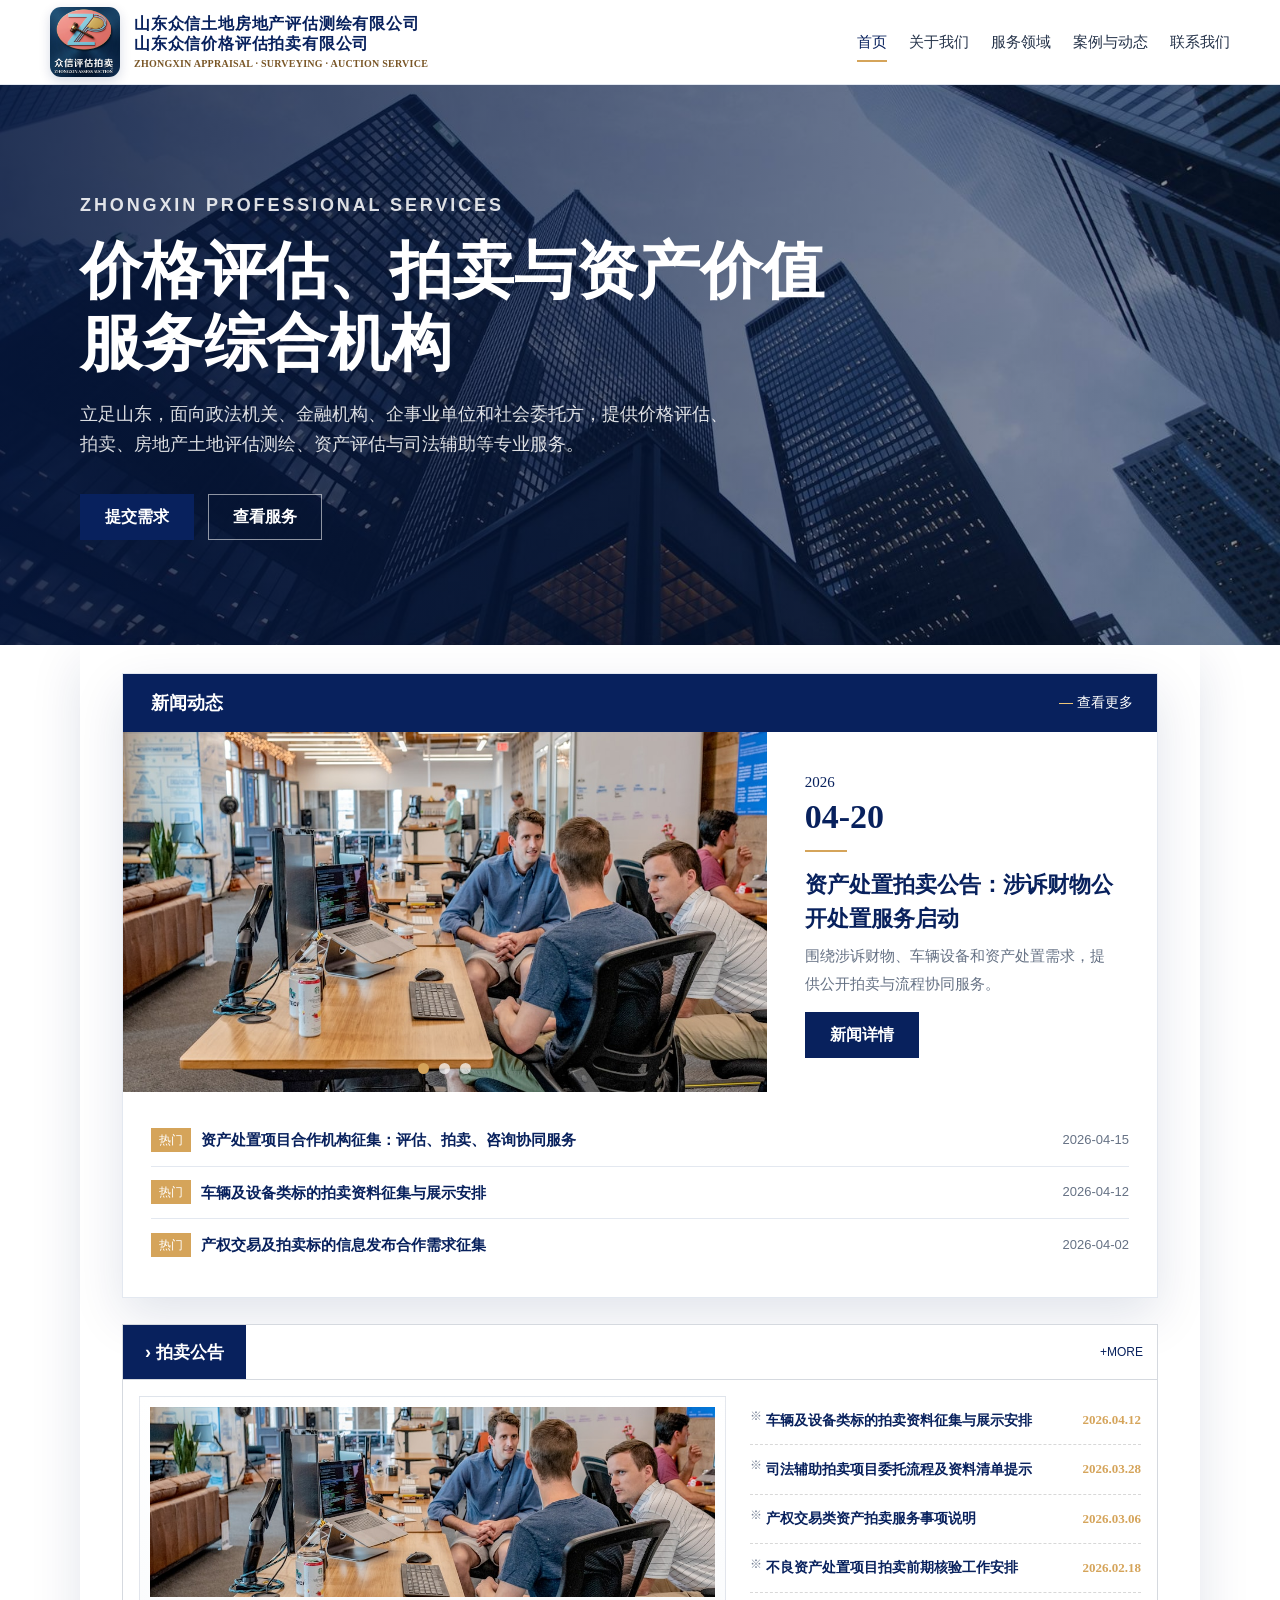
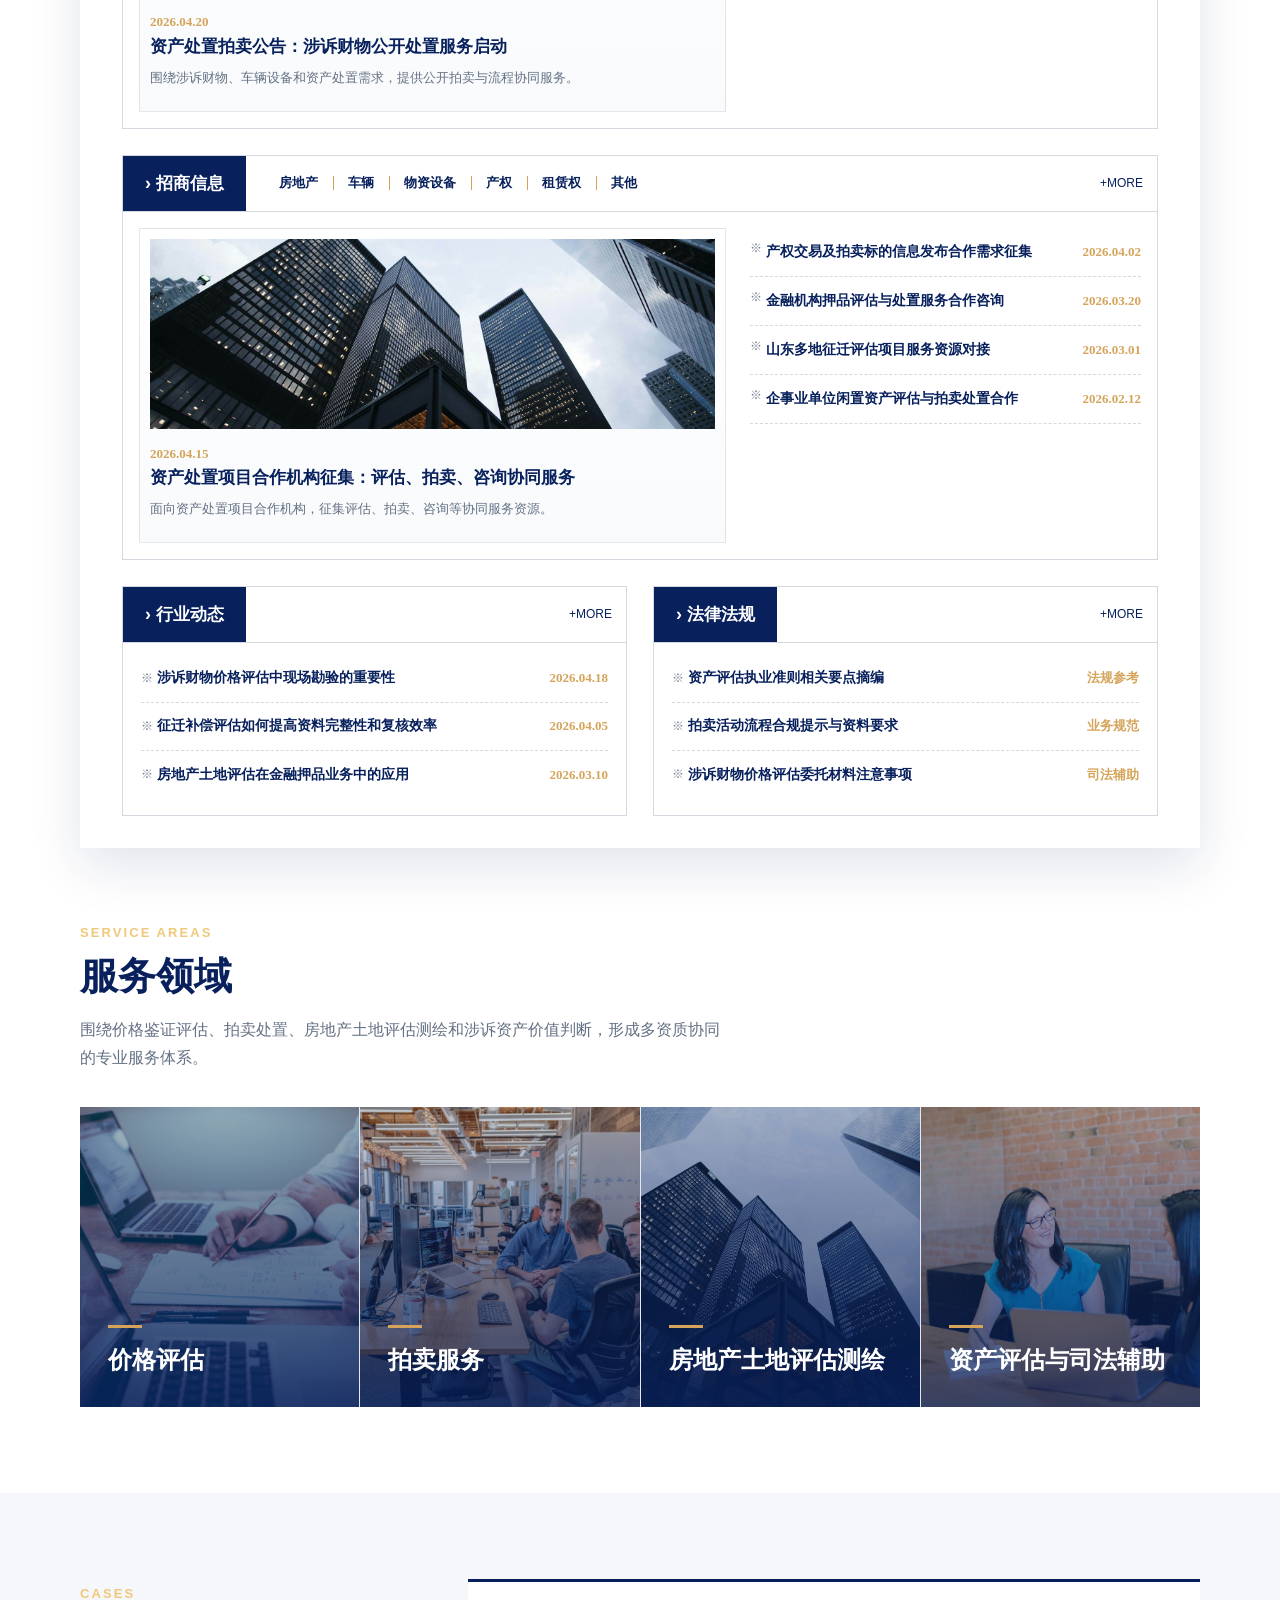
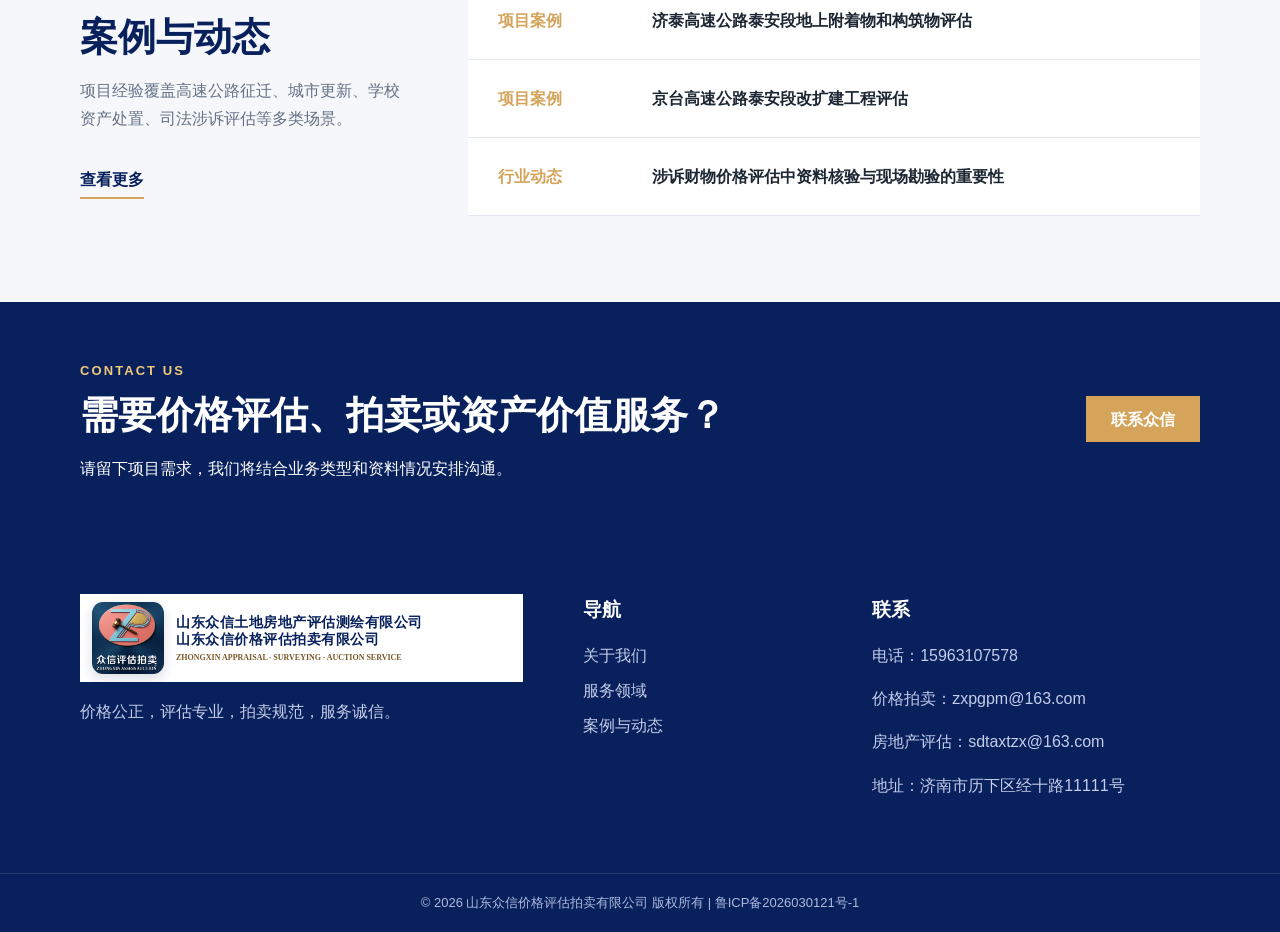
==== commit 98257510: "Unify branding across site footer and metadata" ====
--- a/index.html
+++ b/index.html
@@ -9,10 +9,10 @@
     <meta property="og:type" content="website">
     <meta property="og:title" content="山东众信价格评估拍卖有限公司 | 众信专业服务体系">
     <meta property="og:description" content="众信专业服务体系提供价格评估、拍卖服务、房地产土地评估测绘、资产评估与司法辅助等服务。">
-    <meta property="og:image" content="assets/logo-header.svg">
+    <meta property="og:image" content="assets/logo-original.png?v=20260722-final">
     <link rel="canonical" href="https://zhongxinpm.cn/">
     <link rel="icon" href="assets/logo-original.png?v=20260722-final" type="image/png">
-    <link rel="stylesheet" href="styles.css?v=20260722-header-logo">
+    <link rel="stylesheet" href="styles.css?v=20260722-logo-unified">
 </head>
 <body>
     <header class="site-header">
@@ -242,7 +242,7 @@
     <footer class="site-footer">
         <div class="container footer-grid">
             <div>
-                <a class="brand footer-brand" href="index.html"><img class="brand-logo" src="assets/logo-header.svg?v=20260609-company-name" alt="山东众信土地房地产评估测绘有限公司 山东众信价格评估拍卖有限公司"></a>
+                <a class="brand footer-brand" href="index.html"><img class="brand-logo" src="assets/logo-original.png?v=20260722-final" alt="众信评估拍卖"><span class="brand-copy"><strong>山东众信土地房地产评估测绘有限公司</strong><strong>山东众信价格评估拍卖有限公司</strong><small>ZHONGXIN APPRAISAL · SURVEYING · AUCTION SERVICE</small></span></a>
                 <p>价格公正，评估专业，拍卖规范，服务诚信。</p>
             </div>
             <div>
--- a/styles.css
+++ b/styles.css
@@ -1820,13 +1820,30 @@
 }
 
 .footer-brand {
+    width: 100%;
+    min-width: 0;
     max-width: 500px;
     padding: 8px 12px;
+    gap: 12px;
     background: #fff;
 }
 
 .footer-brand .brand-logo {
-    height: 88px;
+    width: 72px;
+    height: 72px;
+    flex: 0 0 72px;
+    border-radius: 11px;
+    box-shadow: 0 4px 12px rgba(8, 31, 92, 0.16);
+}
+
+.footer-brand .brand-copy strong {
+    font-size: 14px;
+    letter-spacing: 0.5px;
+}
+
+.footer-brand .brand-copy small {
+    font-size: 8px;
+    letter-spacing: 0;
 }
 
 .site-footer h3 {
@@ -2058,7 +2075,10 @@
     }
 
     .footer-brand .brand-logo {
-        height: 74px;
+        width: 58px;
+        height: 58px;
+        flex-basis: 58px;
+        border-radius: 9px;
     }
 
     .section {
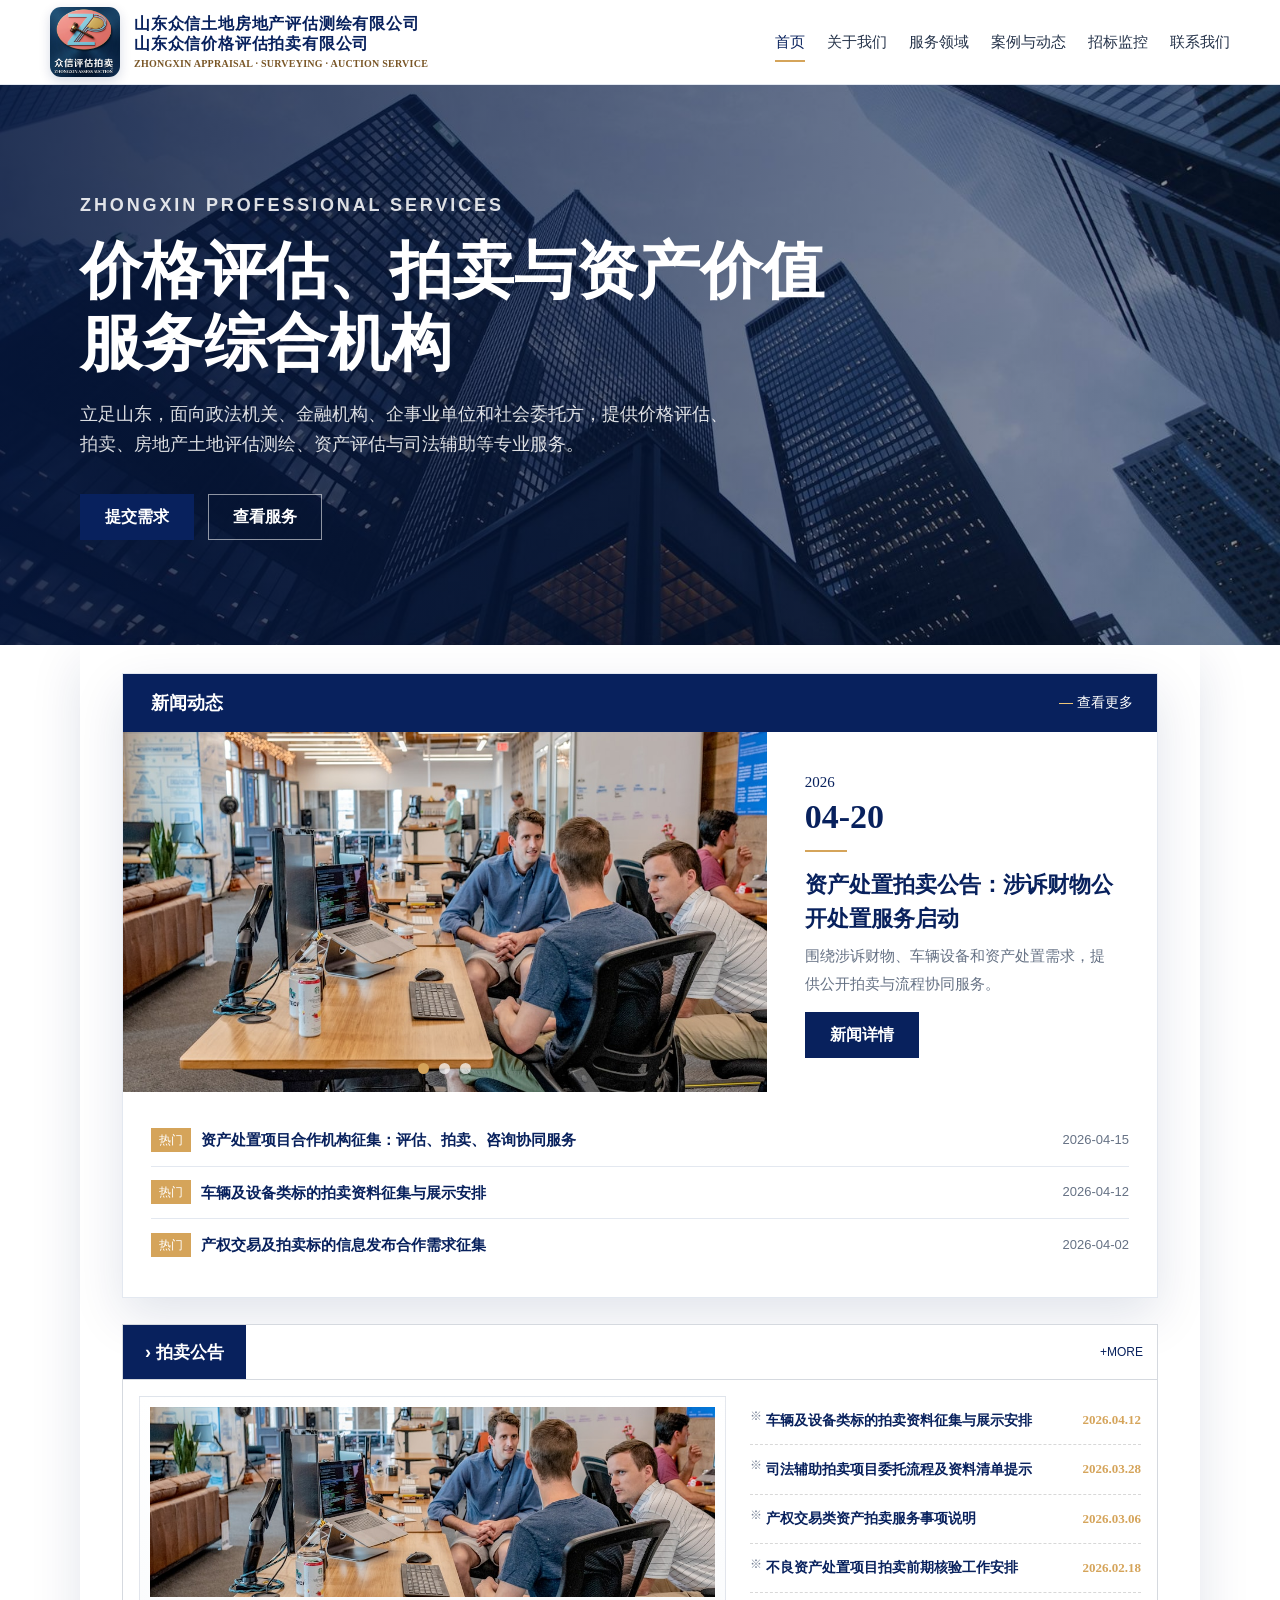
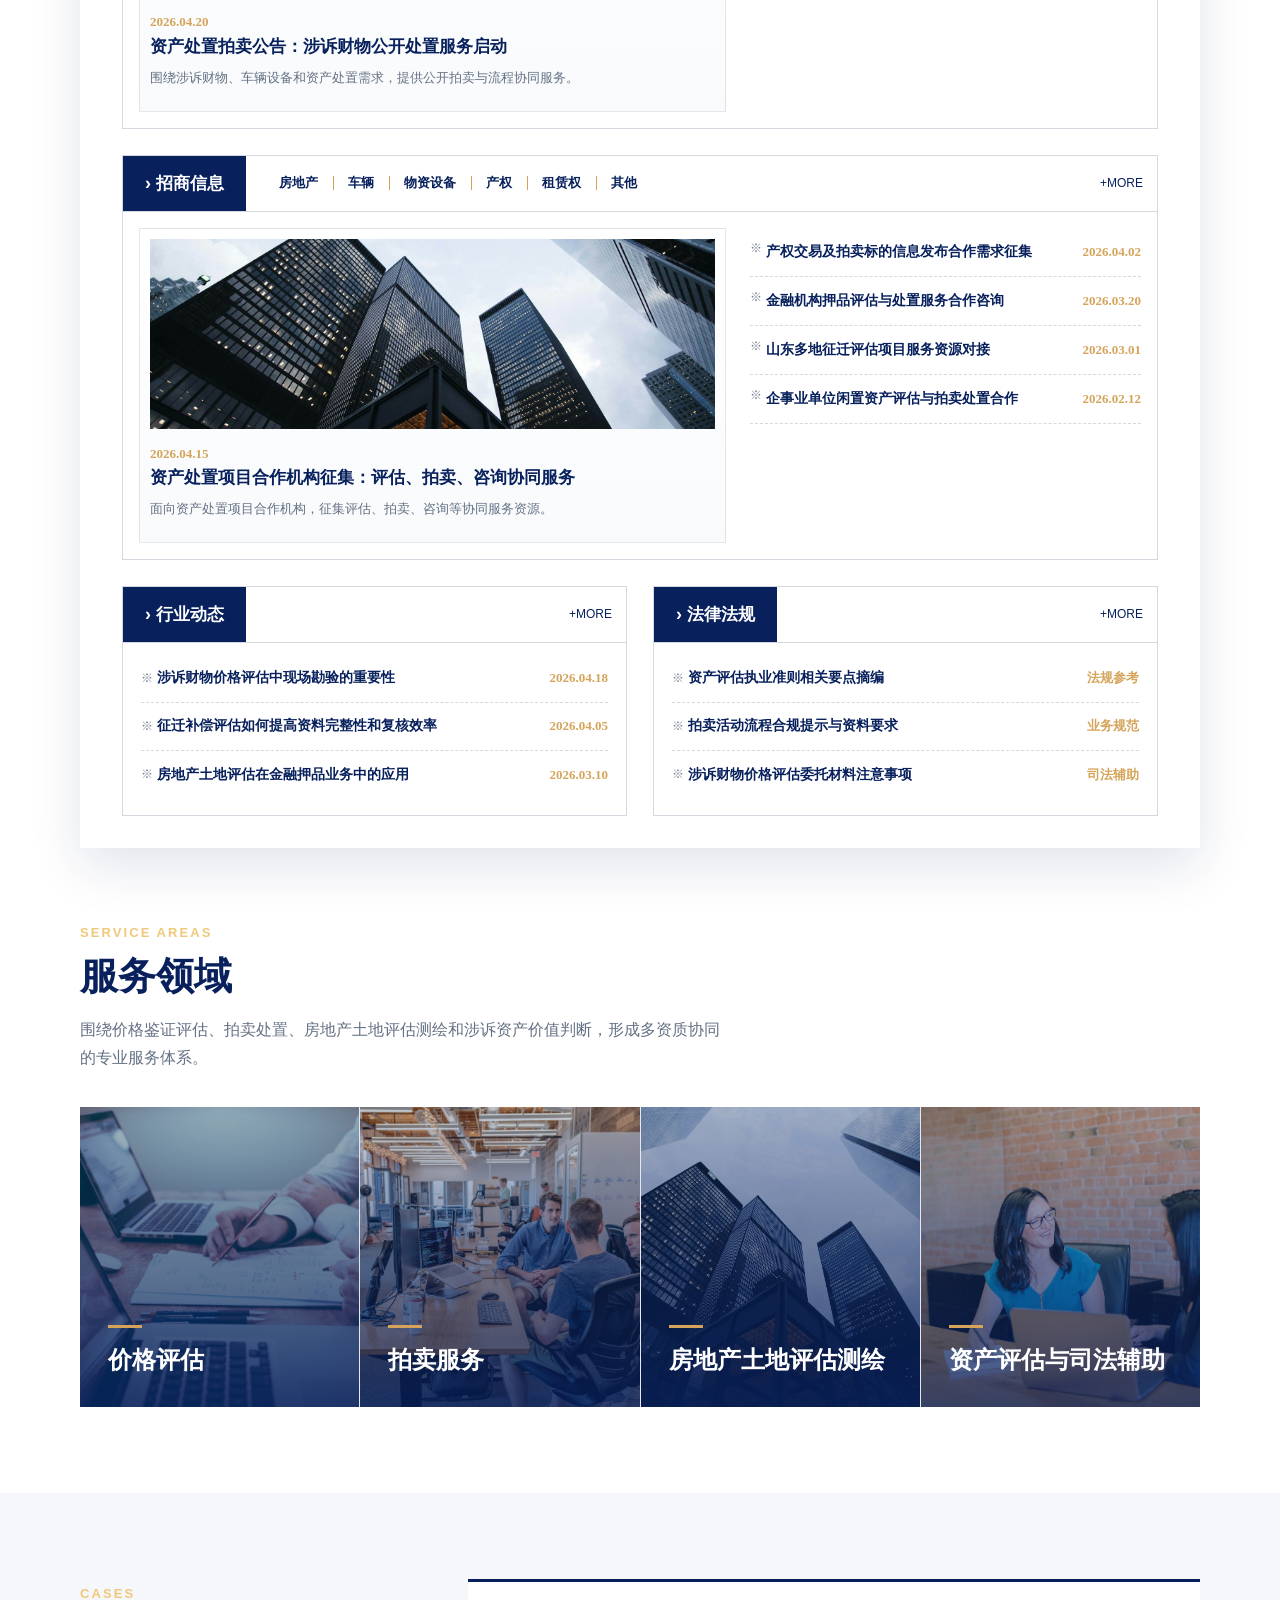
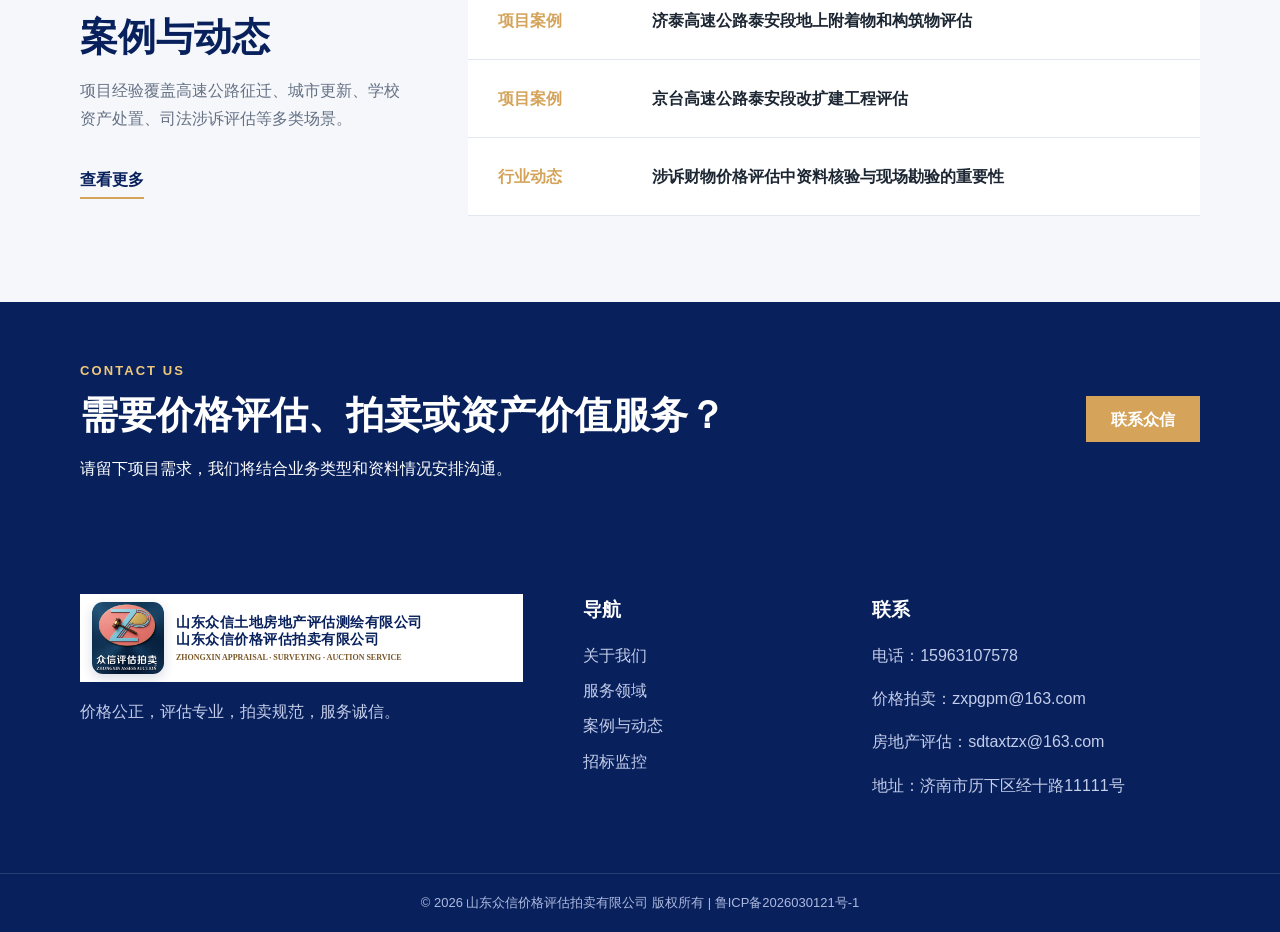
==== commit bb8044f7: "Add university tender monitor page" ====
--- a/index.html
+++ b/index.html
@@ -31,6 +31,7 @@
                 <a href="about.html">关于我们</a>
                 <a href="services.html">服务领域</a>
                 <a href="insights.html">案例与动态</a>
+                <a href="monitor.html">招标监控</a>
                 <a href="contact.html">联系我们</a>
             </nav>
         </div>
@@ -250,6 +251,7 @@
                 <a href="about.html">关于我们</a>
                 <a href="services.html">服务领域</a>
                 <a href="insights.html">案例与动态</a>
+                <a href="monitor.html">招标监控</a>
             </div>
             <div>
                 <h3>联系</h3>
--- a/styles.css
+++ b/styles.css
@@ -129,6 +129,7 @@
     position: relative;
     color: #25334a;
     padding: 27px 0;
+    white-space: nowrap;
 }
 
 .main-nav a::after {
